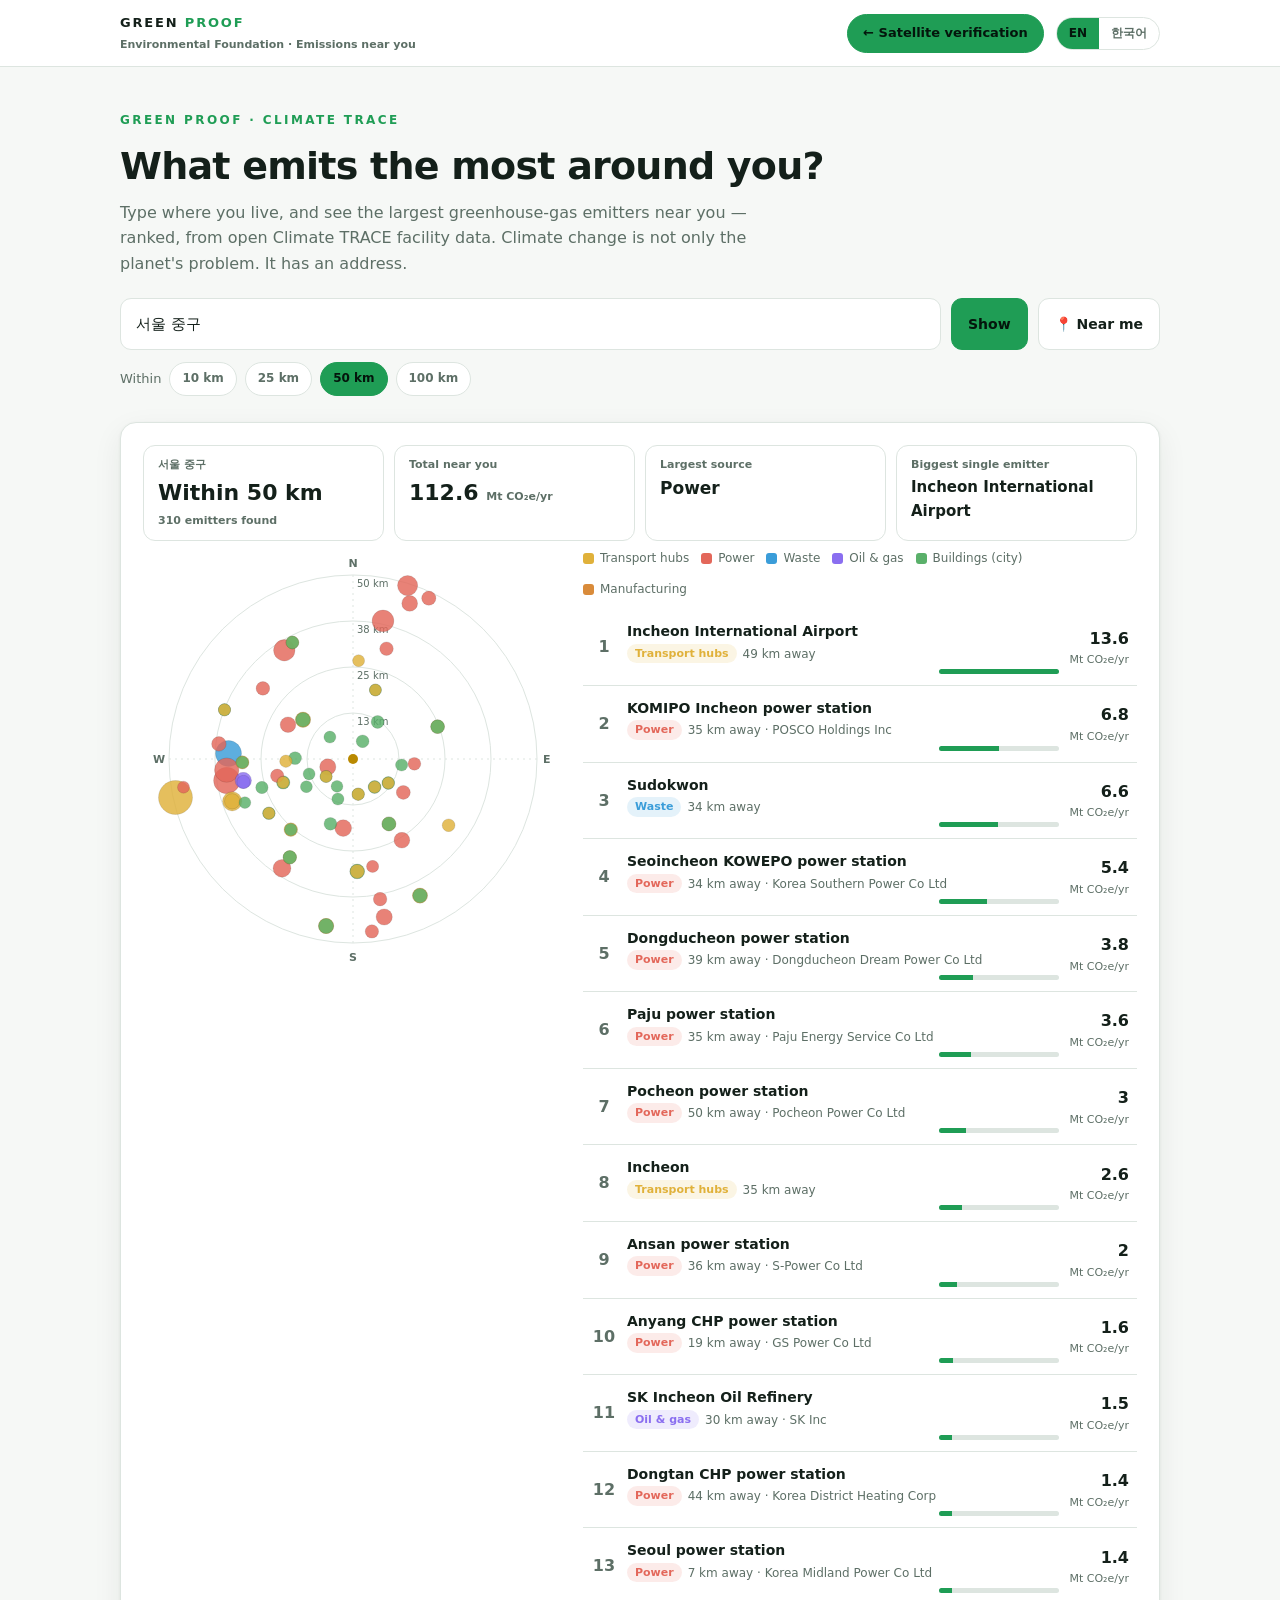
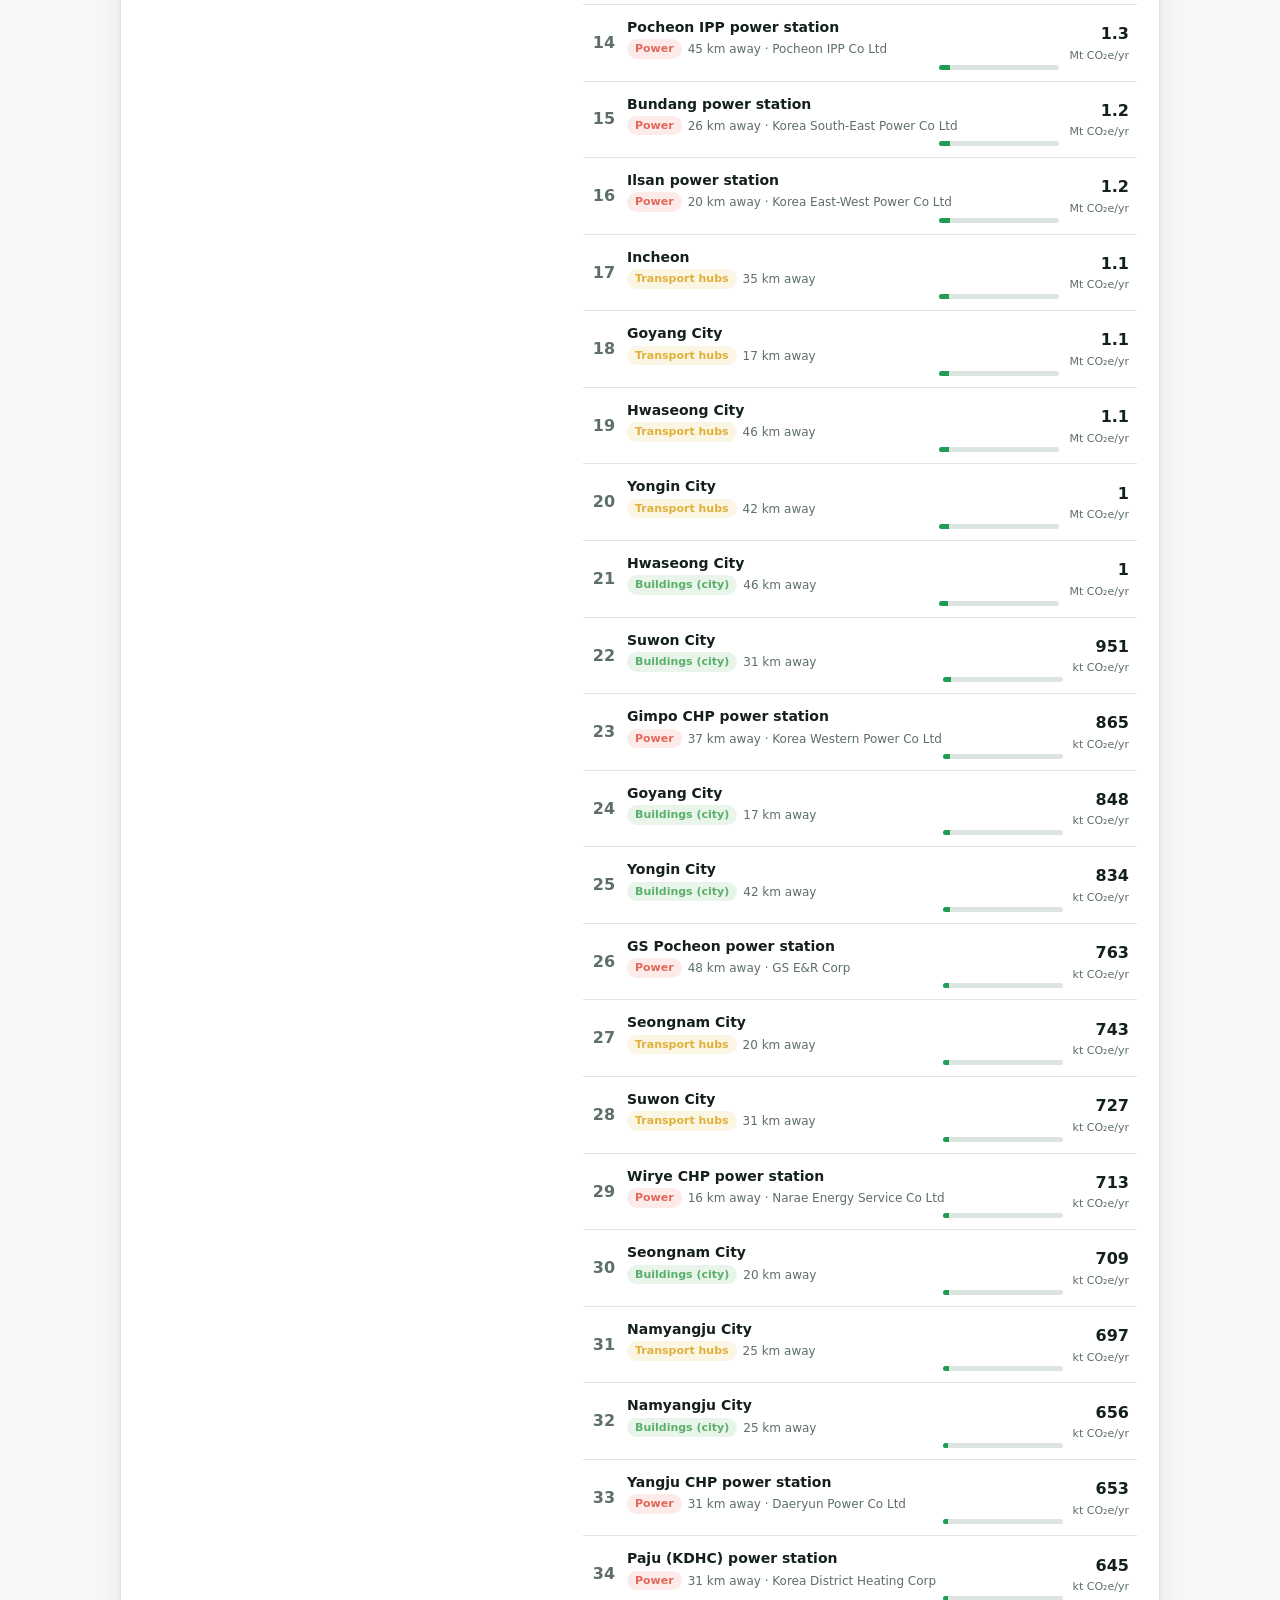
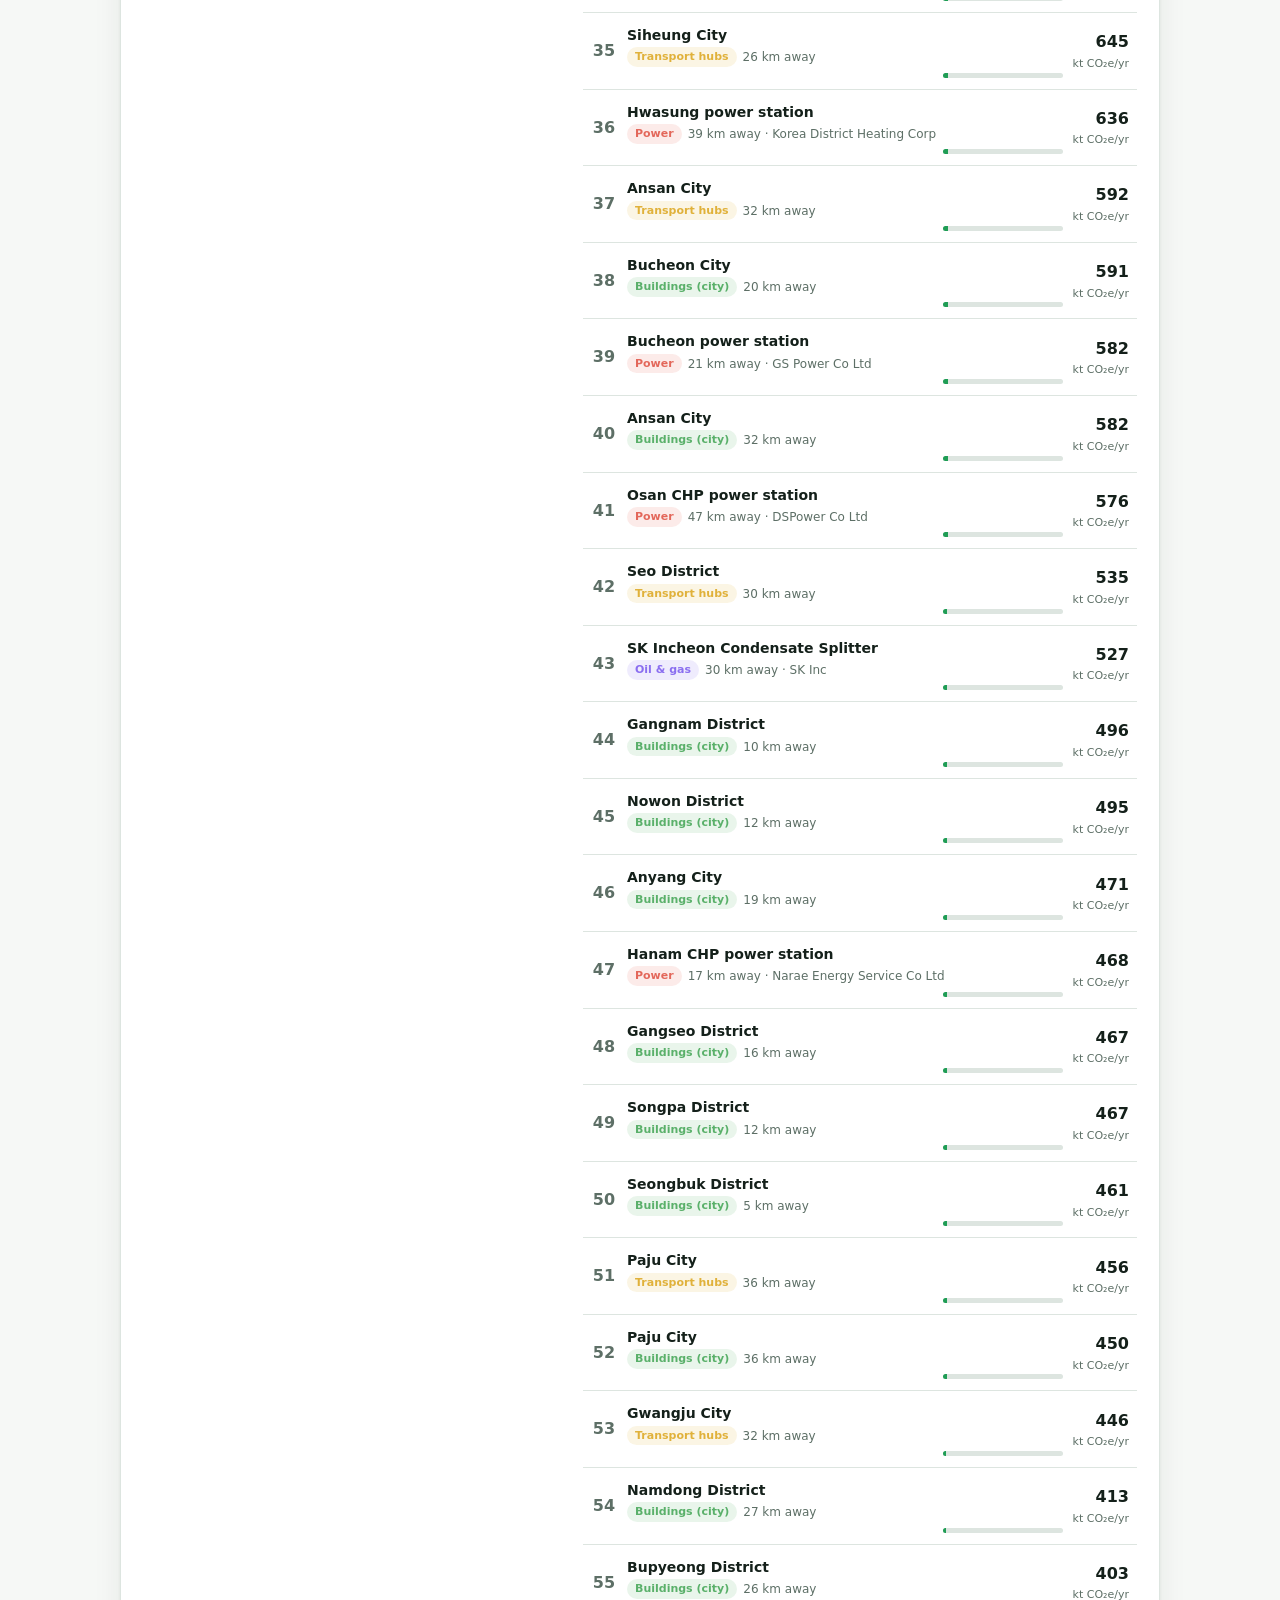
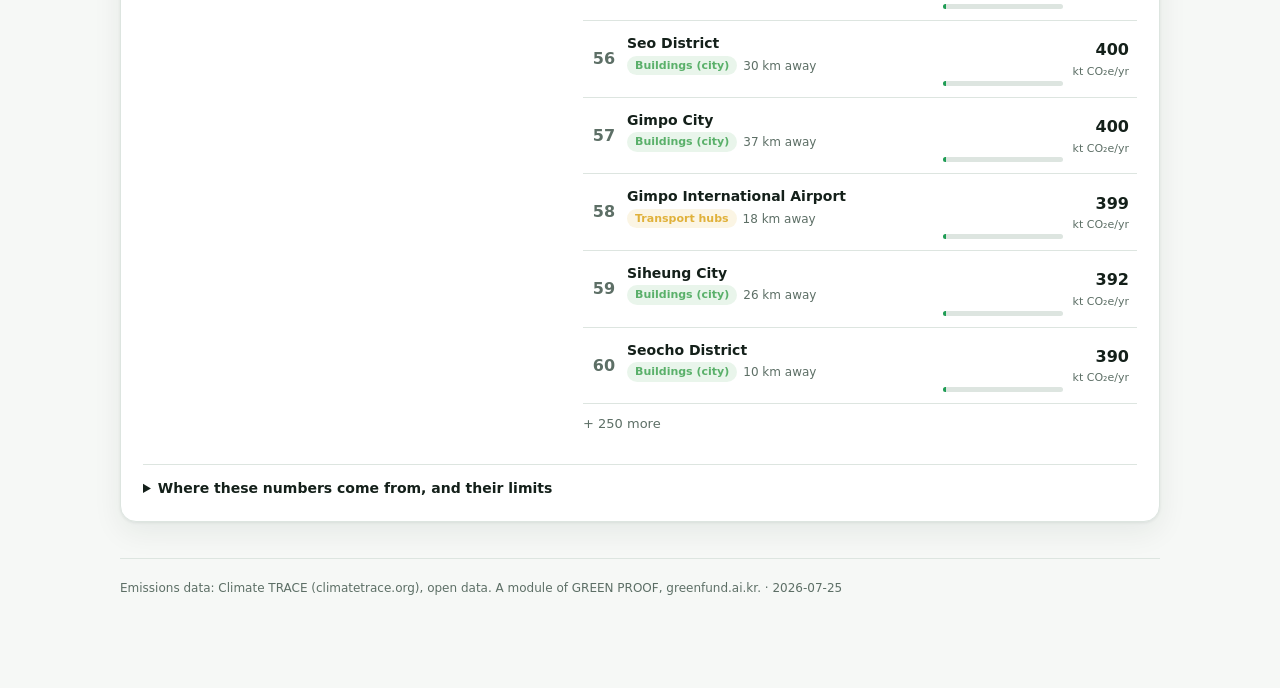
==== greenproof/web/emissions/index.html @ e5a13b97 "Per-page social card for the emissions map web/emissions/og.png is drawn from the dataset itself: al" ====
<!doctype html>
<html lang="en">
<head>
<meta charset="utf-8">
<meta name="viewport" content="width=device-width, initial-scale=1, viewport-fit=cover">
<title>우리 동네 배출 지도 · GREEN PROOF</title>
<meta name="description" content="시·군·구 이름을 입력하면 내 주변에서 온실가스를 가장 많이 배출하는 시설이 순위로 나옵니다. 전국 1,204개 시설, 공개 Climate TRACE 데이터. 환경재단 GREEN PROOF.">
<link rel="canonical" href="https://greenfund.ai.kr/emissions/">
<meta name="theme-color" content="#0d1411">
<meta property="og:type" content="website">
<meta property="og:site_name" content="GREEN PROOF · 환경재단">
<meta property="og:locale" content="ko_KR">
<meta property="og:locale:alternate" content="en_US">
<meta property="og:url" content="https://greenfund.ai.kr/emissions/">
<meta property="og:title" content="우리 동네에서 온실가스를 가장 많이 내뿜는 곳은?">
<meta property="og:description" content="사는 동네 이름만 넣으면 내 주변 배출 시설이 순위로 나옵니다. 전국 1,204개 시설, 점 하나하나가 실제 위치입니다. 기후 문제에는 주소가 있습니다.">
<meta property="og:image" content="https://greenfund.ai.kr/emissions/og.png?v=1">
<meta property="og:image:width" content="1200">
<meta property="og:image:height" content="630">
<meta property="og:image:alt" content="전국 배출 시설 1,204곳을 실제 좌표에 찍은 지도와 국내 최대 배출원 5곳 순위.">
<meta name="twitter:card" content="summary_large_image">
<meta name="twitter:title" content="우리 동네에서 온실가스를 가장 많이 내뿜는 곳은?">
<meta name="twitter:description" content="동네 이름만 넣으면 내 주변 배출 시설이 순위로 나옵니다. 기후 문제에는 주소가 있습니다.">
<meta name="twitter:image" content="https://greenfund.ai.kr/emissions/og.png?v=1">
<link rel="icon" href="data:image/svg+xml,%3Csvg xmlns='http://www.w3.org/2000/svg' viewBox='0 0 32 32'%3E%3Crect width='32' height='32' rx='7' fill='%2314663a'/%3E%3Cpath d='M9 21c0-6 4-10 10-11-1 7-4 11-10 11z' fill='%233ddc84'/%3E%3Cpath d='M9 23c2-3 5-5 9-6' stroke='%23e9b341' stroke-width='2' fill='none' stroke-linecap='round'/%3E%3C/svg%3E">
<style>
:root{
  --bg:#f6f8f6; --card:#fff; --ink:#14201a; --muted:#5d6f66; --line:#dde5e0;
  --green:#1f9d55; --green-dk:#14663a; --gold:#b98900; --warn:#c2410c;
  --shadow:0 1px 3px rgba(20,40,30,.07),0 10px 30px rgba(20,40,30,.07);
}
@media (prefers-color-scheme:dark){
  :root{--bg:#0d1411; --card:#141d19; --ink:#e8f0ea; --muted:#93a89c; --line:#243029;
        --green:#3ddc84; --green-dk:#7ee2ad; --gold:#e3b341; --warn:#fb923c; --shadow:0 1px 3px rgba(0,0,0,.4)}
}
*{box-sizing:border-box}
body{margin:0;background:var(--bg);color:var(--ink);
  font-family:-apple-system,BlinkMacSystemFont,"Segoe UI","Malgun Gothic","Apple SD Gothic Neo",system-ui,sans-serif;
  line-height:1.6;-webkit-font-smoothing:antialiased}
.wrap{max-width:1080px;margin:0 auto;padding:0 20px 90px}
a{color:inherit}
header.top{border-bottom:1px solid var(--line);background:var(--card);position:sticky;top:0;z-index:20}
.top .row{max-width:1080px;margin:0 auto;display:flex;align-items:center;gap:12px;padding:13px 20px;flex-wrap:wrap}
.brand{font-weight:800;letter-spacing:.14em;font-size:13px}
.brand em{font-style:normal;color:var(--green)}
.brand small{display:block;letter-spacing:0;font-weight:600;font-size:11px;color:var(--muted);margin-top:2px}
.top .sp{margin-left:auto}
.homelink{font-size:13px;font-weight:800;color:#04150c;background:var(--green);text-decoration:none;border:1px solid var(--green);border-radius:999px;padding:8px 15px;white-space:nowrap}
.homelink:hover{filter:brightness(1.08)}
.lang2{display:flex;border:1px solid var(--line);border-radius:999px;overflow:hidden}
.lang2 button{background:transparent;border:0;color:var(--muted);font:inherit;font-weight:700;font-size:12px;padding:6px 12px;cursor:pointer}
.lang2 button[aria-pressed=true]{background:var(--green);color:#04150c}

.intro{padding:44px 0 6px}
.eyebrow{font-size:12px;letter-spacing:.2em;color:var(--green);font-weight:800}
h1{font-size:clamp(24px,4vw,38px);line-height:1.24;margin:12px 0 10px;letter-spacing:-.02em}
.lede{color:var(--muted);font-size:16px;margin:0;max-width:64ch}

.finder{display:flex;gap:10px;flex-wrap:wrap;margin:22px 0 6px;position:relative}
.qwrap{flex:1;min-width:220px;position:relative}
.qwrap input[type=text]{width:100%;padding:13px 15px;border-radius:11px;border:1px solid var(--line);background:var(--card);color:var(--ink);font:inherit;font-size:15px}
.sug{position:absolute;top:calc(100% + 6px);left:0;right:0;z-index:30;background:var(--card);border:1px solid var(--line);border-radius:12px;box-shadow:var(--shadow);overflow:hidden;display:none}
.sug.open{display:block}
.sug button{display:flex;justify-content:space-between;align-items:center;width:100%;text-align:left;background:none;border:0;border-bottom:1px solid var(--line);padding:11px 14px;font:inherit;font-size:14px;color:var(--ink);cursor:pointer}
.sug button:last-child{border-bottom:0}
.sug button:hover,.sug button.sel{background:color-mix(in srgb,var(--green) 10%,transparent)}
.sug .sido{font-size:12px;color:var(--muted)}
.sug .none{padding:12px 14px;font-size:13px;color:var(--muted)}
.finder button{font:inherit;font-weight:700;font-size:14px;border-radius:11px;border:1px solid var(--line);background:var(--card);color:var(--ink);padding:12px 16px;cursor:pointer}
.finder button.primary{background:var(--green);border-color:var(--green);color:#04150c}
.radiusrow{display:flex;align-items:center;gap:8px;flex-wrap:wrap;margin:12px 0 0;font-size:13px;color:var(--muted)}
.radiusrow button{font:inherit;font-size:12px;font-weight:700;border:1px solid var(--line);background:var(--card);color:var(--muted);border-radius:999px;padding:6px 12px;cursor:pointer}
.radiusrow button[aria-pressed=true]{background:var(--green);border-color:var(--green);color:#04150c}
@media(pointer:coarse){ .finder button,.finder input,.radiusrow button{min-height:44px} }

.card{background:var(--card);border:1px solid var(--line);border-radius:16px;box-shadow:var(--shadow);padding:22px;margin:20px 0}
.card h2{font-size:17px;margin:0 0 4px}
.card .sub{color:var(--muted);font-size:13px;margin:0 0 14px}
.grid2{display:grid;gap:20px}
@media(min-width:900px){ .grid2{grid-template-columns:minmax(0,420px) minmax(0,1fr)} }

/* radar */
.radar{width:100%;max-width:420px;margin:0 auto;display:block;aspect-ratio:1}
.ring{fill:none;stroke:var(--line)}
.ringlbl{fill:var(--muted);font-size:10px}
.spoke{stroke:var(--line);stroke-dasharray:2 4}
.me{fill:var(--gold)}
.dot{cursor:pointer;stroke:rgba(0,0,0,.25);stroke-width:.5}
.dot.hi{stroke:var(--ink);stroke-width:2}
.compass{fill:var(--muted);font-size:11px;font-weight:700}

/* list */
.kpis{display:flex;gap:10px;flex-wrap:wrap;margin:0 0 8px}
.kpi{border:1px solid var(--line);border-radius:12px;padding:10px 14px;flex:1;min-width:120px}
.kpi .k{font-size:11px;color:var(--muted);font-weight:700}
.kpi .v{font-size:22px;font-weight:800;font-variant-numeric:tabular-nums;margin-top:2px}
.flist{list-style:none;margin:0;padding:0}
.frow{display:grid;grid-template-columns:26px 1fr auto;gap:10px;align-items:center;padding:11px 8px;border-bottom:1px solid var(--line);cursor:pointer}
.frow:hover,.frow.hi{background:color-mix(in srgb,var(--green) 8%,transparent)}
.frank{font-weight:800;color:var(--muted);font-variant-numeric:tabular-nums;text-align:center}
.fname{font-weight:700;font-size:14px}
.fmeta{font-size:12px;color:var(--muted);margin-top:1px}
.chip{display:inline-block;font-size:11px;font-weight:700;padding:1px 8px;border-radius:999px;margin-right:6px;vertical-align:1px}
.fright{text-align:right}
.fe{font-weight:800;font-variant-numeric:tabular-nums}
.feu{font-size:11px;color:var(--muted)}
.bar{height:5px;border-radius:3px;background:var(--line);margin-top:5px;overflow:hidden;width:120px;margin-left:auto}
.bar i{display:block;height:100%;background:var(--green)}
.legend{display:flex;gap:12px;flex-wrap:wrap;margin:0 0 10px;font-size:12px}
.legend span{display:inline-flex;align-items:center;gap:6px;color:var(--muted)}
.legend i{width:11px;height:11px;border-radius:3px;display:inline-block}
.empty{color:var(--muted);padding:24px 0;text-align:center}
details{border-top:1px solid var(--line);padding-top:12px;margin-top:16px}
details summary{cursor:pointer;font-weight:700;font-size:14px}
details ul{color:var(--muted);font-size:13px;padding-left:18px}
.note{font-size:13px;color:var(--muted)}
footer{border-top:1px solid var(--line);margin-top:36px;padding-top:20px;font-size:12px;color:var(--muted)}
</style>
</head>
<body>
<header class="top"><div class="row">
  <div class="brand">GREEN <em>PROOF</em><small id="brandsub"></small></div>
  <span class="sp"></span>
  <a class="homelink" href="/" id="homelink"></a>
  <div class="lang2" id="lang2"><button data-l="en">EN</button><button data-l="ko">한국어</button></div>
</div></header>

<div class="wrap">
  <section class="intro">
    <div class="eyebrow">GREEN PROOF · CLIMATE TRACE</div>
    <h1 id="h1"></h1>
    <p class="lede" id="lede"></p>
    <div class="finder">
      <div class="qwrap">
        <input type="text" id="q" autocomplete="off" role="combobox" aria-expanded="false" aria-controls="sug">
        <div class="sug" id="sug" role="listbox"></div>
      </div>
      <button class="primary" id="go"></button>
      <button id="geo"></button>
    </div>
    <div class="radiusrow"><span id="radlbl"></span>
      <button data-km="10">10 km</button><button data-km="25">25 km</button>
      <button data-km="50" aria-pressed="true">50 km</button><button data-km="100">100 km</button>
    </div>
  </section>
  <div id="result"></div>
</div>

<script>
const CFG = { file: "data/emissions_kr.json" };

const T = {
  en: {
    brandsub: "Environmental Foundation · Emissions near you",
    home: "← Satellite verification",
    h1: "What emits the most around you?",
    lede: "Type where you live, and see the largest greenhouse-gas emitters near you — ranked, from open Climate TRACE facility data. Climate change is not only the planet's problem. It has an address.",
    ph: "Your district — every si/gun/gu works (e.g. Seodaemun-gu, Suwon)",
    go: "Show", geo: "📍 Near me", radius: "Within",
    within: (km) => `Within ${km} km`,
    found: (n) => `${n} emitters found`,
    total: "Total near you", topSector: "Largest source", biggest: "Biggest single emitter",
    rank: "Ranked by estimated annual emissions",
    dist: (d) => d < 1 ? "under 1 km" : `${d.toFixed(0)} km away`,
    perYear: "/yr", none: "No facilities found in this radius. Try a wider radius.",
    locating: "Locating…", geoFail: "Could not get your location. Type a region instead.",
    notFound: "Region not recognised. Pick one from the list.",
    method: "Where these numbers come from, and their limits",
    mSrc: "Source: Climate TRACE, an open coalition that estimates facility-level emissions from satellites, sensors and AI.",
    mEst: "Every figure is an estimate for a recent year, in tonnes of CO₂-equivalent (100-year). Treat them as order-of-magnitude, not audited accounts.",
    mExc: "Farms and forests are left out on purpose: they arrive as diffuse grid cells, not facilities, and would bury the map.",
    mNo: "This is information, not an accusation. A facility appearing here is not doing anything illegal; many are essential industry, and some are cutting emissions year on year.",
    compass: { N: "N", E: "E", S: "S", W: "W" },
    foot: "Emissions data: Climate TRACE (climatetrace.org), open data. A module of GREEN PROOF, greenfund.ai.kr.",
  },
  ko: {
    brandsub: "환경재단 · 우리 동네 배출 지도",
    home: "← 위성 검증소",
    h1: "우리 동네에서 온실가스를 가장 많이 내뿜는 곳은?",
    lede: "사는 곳을 입력하면, 내 주변에서 온실가스를 가장 많이 배출하는 시설을 순위로 보여드립니다. 공개된 Climate TRACE 시설 데이터 기반입니다. 기후 문제는 지구만의 일이 아닙니다. 내 동네의 일입니다.",
    ph: "시·군·구 이름 (예: 서대문구, 수원시) — 전국 어디든 됩니다",
    go: "찾기", geo: "📍 내 위치", radius: "반경",
    within: (km) => `반경 ${km} km`,
    found: (n) => `배출원 ${n}곳`,
    total: "내 주변 합계", topSector: "가장 큰 부문", biggest: "최대 단일 배출원",
    rank: "연간 추정 배출량 순",
    dist: (d) => d < 1 ? "1 km 이내" : `${d.toFixed(0)} km`,
    perYear: "/년", none: "이 반경에는 시설이 없습니다. 반경을 넓혀 보세요.",
    locating: "위치 확인 중…", geoFail: "위치를 가져오지 못했습니다. 지역명을 입력해 주세요.",
    notFound: "인식하지 못한 지역입니다. 목록에서 선택해 주세요.",
    method: "이 숫자의 출처와 한계",
    mSrc: "출처: Climate TRACE. 위성·센서·AI로 시설 단위 배출량을 추정하는 국제 공개 연합체입니다.",
    mEst: "모든 값은 최근 연도의 추정치이며 단위는 CO₂ 환산 톤(100년)입니다. 정밀 회계가 아니라 자릿수 규모로 읽어 주세요.",
    mExc: "농지·산림은 의도적으로 제외했습니다. 시설이 아니라 분산된 격자 셀로 제공돼 지도를 뒤덮기 때문입니다.",
    mNo: "이것은 정보이지 고발이 아닙니다. 여기 나온 시설이 불법을 저지르는 것이 아니며, 다수는 필수 산업이고 일부는 해마다 배출을 줄이고 있습니다.",
    compass: { N: "북", E: "동", S: "남", W: "서" },
    foot: "배출 데이터: Climate TRACE (climatetrace.org), 공개 데이터. GREEN PROOF의 한 모듈, greenfund.ai.kr.",
  },
};
// sector colour
const COL = { power:"#e3675a", mfg:"#d98b3a", fossil:"#8a6ef0", waste:"#3a9dd9", transp:"#e0b13a", bldg:"#5ab06a" };

let lang = (new URLSearchParams(location.search).get("lang") || localStorage.getItem("gp-lang") || (navigator.language||"en").slice(0,2));
if (!T[lang]) lang = "en";
const $ = (s,r=document)=>r.querySelector(s);
const tr = () => T[lang];
const nf = () => lang === "ko" ? "ko-KR" : "en-US";

// Region gazetteer: every si/gun/gu in the country, geocoded at build time
// (tools/build_gazetteer.py, OpenStreetMap Nominatim). Loaded from JSON.
let REGIONS = [];

let DATA = null, ME = null, MYNAME = "", RADIUS = 50, rows = [];

function paintStatic(){
  const t = tr();
  document.documentElement.lang = lang;
  $("#brandsub").textContent = t.brandsub;
  $("#homelink").textContent = t.home;
  $("#h1").textContent = t.h1;
  $("#lede").textContent = t.lede;
  $("#q").placeholder = t.ph;
  $("#go").textContent = t.go;
  $("#geo").textContent = t.geo;
  $("#radlbl").textContent = t.radius;
  $("#lang2").querySelectorAll("button").forEach(b=>b.setAttribute("aria-pressed", b.dataset.l===lang));
}

function haversine(a, b){
  const R=6371, dLat=(b.lat-a.lat)*Math.PI/180, dLon=(b.lon-a.lon)*Math.PI/180;
  const s=Math.sin(dLat/2)**2 + Math.cos(a.lat*Math.PI/180)*Math.cos(b.lat*Math.PI/180)*Math.sin(dLon/2)**2;
  return 2*R*Math.asin(Math.sqrt(s));
}
function fmtE(t){ // tonnes -> readable
  if (t>=1e6) return [(t/1e6).toLocaleString(nf(),{maximumFractionDigits:1}), "Mt CO₂e"];
  if (t>=1e3) return [(t/1e3).toLocaleString(nf(),{maximumFractionDigits:0}), "kt CO₂e"];
  return [t.toLocaleString(nf()), "t CO₂e"];
}

function compute(){
  if (!ME || !DATA) return;
  rows = DATA.facilities.map(f=>({...f, d: haversine(ME, f)}))
    .filter(f=>f.d <= RADIUS).sort((a,b)=>b.e-a.e);
  renderResult();
}

function renderResult(){
  const t = tr(), sec = DATA.sectors;
  if (!rows.length){ $("#result").innerHTML = `<div class="card"><p class="empty">${t.none}</p></div>`; return; }
  const total = rows.reduce((s,f)=>s+f.e,0);
  const bySector = {};
  rows.forEach(f=> bySector[f.s]=(bySector[f.s]||0)+f.e);
  const topSec = Object.entries(bySector).sort((a,b)=>b[1]-a[1])[0];
  const top = rows[0], maxE = top.e;
  const [tv,tu] = fmtE(total), [bv,bu] = fmtE(top.e);

  const usedSectors = [...new Set(rows.map(f=>f.s))];
  const legend = usedSectors.map(s=>`<span><i style="background:${COL[s]}"></i>${sec[s][lang]}</span>`).join("");

  $("#result").innerHTML = `
  <div class="card">
    <div class="kpis">
      <div class="kpi"><div class="k">${MYNAME || t.found(rows.length)}</div><div class="v">${t.within(RADIUS)}</div>
        ${MYNAME ? `<div class="k" style="margin-top:2px">${t.found(rows.length)}</div>` : ""}</div>
      <div class="kpi"><div class="k">${t.total}</div><div class="v">${tv} <span class="feu">${tu}${t.perYear}</span></div></div>
      <div class="kpi"><div class="k">${t.topSector}</div><div class="v" style="font-size:17px">${sec[topSec[0]][lang]}</div></div>
      <div class="kpi"><div class="k">${t.biggest}</div><div class="v" style="font-size:15px">${top.n}</div></div>
    </div>
    <div class="grid2">
      <div>${radar(rows, sec)}</div>
      <div>
        <div class="legend">${legend}</div>
        <ul class="flist">${rows.slice(0,60).map((f,i)=>row(f,i,maxE,sec)).join("")}</ul>
        ${rows.length>60?`<p class="note" style="margin-top:10px">+ ${rows.length-60} ${lang==="ko"?"곳 더":"more"}</p>`:""}
      </div>
    </div>
    <details><summary>${t.method}</summary>
      <ul><li>${t.mSrc}</li><li>${t.mEst}</li><li>${t.mExc}</li><li>${t.mNo}</li></ul>
    </details>
  </div>
  <footer>${t.foot} · ${DATA.generated}</footer>`;

  $("#result").querySelectorAll(".frow").forEach(el=>{
    el.addEventListener("mouseenter", ()=>hi(el.dataset.id, true));
    el.addEventListener("mouseleave", ()=>hi(el.dataset.id, false));
  });
}

function row(f,i,maxE,sec){
  const [ev,eu]=fmtE(f.e), t=tr();
  return `<li class="frow" data-id="${f.id}">
    <div class="frank">${i+1}</div>
    <div><div class="fname">${f.n}</div>
      <div class="fmeta"><span class="chip" style="background:${COL[f.s]}22;color:${COL[f.s]}">${sec[f.s][lang]}</span>${t.dist(f.d)}${f.o?" · "+f.o:""}</div>
      <div class="bar"><i style="width:${Math.max(3,100*f.e/maxE)}%"></i></div>
    </div>
    <div class="fright"><div class="fe">${ev}</div><div class="feu">${eu}${t.perYear}</div></div>
  </li>`;
}

function radar(rows, sec){
  const S=420, C=S/2, R=C-26, t=tr();
  const rings=[0.25,0.5,0.75,1];
  const maxE = rows[0].e, maxD = RADIUS;
  // equirectangular offsets (km) -> radar coords
  const kmPerLon = 111.32*Math.cos(ME.lat*Math.PI/180), kmPerLat = 110.57;
  const pts = rows.slice(0,80).map(f=>{
    const dx=(f.lon-ME.lon)*kmPerLon, dy=(f.lat-ME.lat)*kmPerLat;
    const px=C + dx/maxD*R, py=C - dy/maxD*R;
    const rr = 4 + 13*Math.sqrt(f.e/maxE);
    return {f, px, py, rr};
  });
  return `<svg class="radar" viewBox="0 0 ${S} ${S}" role="img" aria-label="emitters around you">
    ${rings.map(r=>`<circle class="ring" cx="${C}" cy="${C}" r="${R*r}"/>
      <text class="ringlbl" x="${C+4}" y="${C-R*r+12}">${Math.round(maxD*r)} km</text>`).join("")}
    <line class="spoke" x1="${C}" y1="${C-R}" x2="${C}" y2="${C+R}"/>
    <line class="spoke" x1="${C-R}" y1="${C}" x2="${C+R}" y2="${C}"/>
    <text class="compass" x="${C}" y="${C-R-8}" text-anchor="middle">${t.compass.N}</text>
    <text class="compass" x="${C+R+6}" y="${C+4}">${t.compass.E}</text>
    <text class="compass" x="${C}" y="${C+R+18}" text-anchor="middle">${t.compass.S}</text>
    <text class="compass" x="${C-R-16}" y="${C+4}">${t.compass.W}</text>
    ${pts.map(p=>`<circle class="dot" data-id="${p.f.id}" cx="${p.px.toFixed(1)}" cy="${p.py.toFixed(1)}" r="${p.rr.toFixed(1)}" fill="${COL[p.f.s]}" opacity="0.82"><title>${p.f.n} · ${fmtE(p.f.e).join(" ")}</title></circle>`).join("")}
    <circle class="me" cx="${C}" cy="${C}" r="5"/>
  </svg>`;
}

function hi(id, on){
  document.querySelectorAll(`.dot[data-id="${id}"]`).forEach(d=>d.classList.toggle("hi",on));
  document.querySelectorAll(`.frow[data-id="${id}"]`).forEach(d=>d.classList.toggle("hi",on));
}

function setMe(lat, lon, name){ ME = {lat, lon}; MYNAME = name || ""; compute(); }

/* ---- suggestion picker: the user always confirms a concrete district ---- */
const sug = $("#sug");
let sugItems = [], sugSel = -1;

function norm(s){ return s.toLowerCase().replace(/\s+/g,""); }
function matches(v){
  const q = norm(v);
  if (!q) return [];
  const scored = [];
  for (const r of REGIONS){
    const ko = norm(r.ko), gun = norm(r.gun||""), en = norm(r.en||""), sido = norm(r.sido);
    let score = -1;
    if (ko === q || gun === q || en === q) score = 0;               // exact
    else if (gun.startsWith(q) || ko.startsWith(q)) score = 1;      // prefix
    else if (ko.includes(q) || gun.includes(q) || en.includes(q) || (sido+gun).includes(q)) score = 2;
    if (score >= 0) scored.push([score, r]);
  }
  scored.sort((a,b)=>a[0]-b[0] || a[1].ko.localeCompare(b[1].ko, "ko"));
  return scored.slice(0,8).map(x=>x[1]);
}
function openSug(list){
  sugItems = list; sugSel = -1;
  if (!list.length){ sug.innerHTML = `<div class="none">${tr().notFound}</div>`; }
  else sug.innerHTML = list.map((r,i)=>
    `<button role="option" data-i="${i}"><span>${r.ko}</span><span class="sido">${lang==="ko"? r.sido : (r.en || r.sido)}</span></button>`).join("");
  sug.classList.add("open"); $("#q").setAttribute("aria-expanded","true");
}
function closeSug(){ sug.classList.remove("open"); $("#q").setAttribute("aria-expanded","false"); sugSel=-1; }
function pick(r){
  $("#q").value = r.ko; closeSug();
  setMe(r.lat, r.lon, r.ko);
}
sug.addEventListener("mousedown", e=>{           // mousedown: fires before input blur
  const b = e.target.closest("button[data-i]"); if(!b) return;
  e.preventDefault(); pick(sugItems[+b.dataset.i]);
});
$("#q").addEventListener("input", ()=>{ const v=$("#q").value.trim(); v? openSug(matches(v)) : closeSug(); });
$("#q").addEventListener("focus", ()=>{ const v=$("#q").value.trim(); if(v) openSug(matches(v)); });
$("#q").addEventListener("blur", ()=>setTimeout(closeSug,150));
$("#q").addEventListener("keydown", e=>{
  if (e.key==="ArrowDown"||e.key==="ArrowUp"){
    if(!sug.classList.contains("open")) openSug(matches($("#q").value.trim()));
    if(!sugItems.length) return;
    e.preventDefault();
    sugSel = (sugSel + (e.key==="ArrowDown"?1:-1) + sugItems.length) % sugItems.length;
    sug.querySelectorAll("button").forEach((b,i)=>b.classList.toggle("sel", i===sugSel));
  } else if (e.key==="Enter"){
    e.preventDefault(); search();
  } else if (e.key==="Escape"){ closeSug(); }
});
function search(){
  const v = $("#q").value.trim();
  if (!v) return;
  if (sugSel >= 0 && sugItems[sugSel]){ pick(sugItems[sugSel]); return; }
  const list = matches(v);
  if (list.length === 1){ pick(list[0]); return; }
  openSug(list);                                  // several or none: make the user choose
}

$("#go").onclick = search;
$("#geo").onclick = ()=>{
  if (!navigator.geolocation){ alert(tr().geoFail); return; }
  $("#geo").textContent = tr().locating;
  navigator.geolocation.getCurrentPosition(
    p=>{ $("#geo").textContent = tr().geo; setMe(p.coords.latitude, p.coords.longitude); },
    ()=>{ $("#geo").textContent = tr().geo; alert(tr().geoFail); },
    { timeout:8000 });
};
document.querySelectorAll(".radiusrow button").forEach(b=>b.onclick=()=>{
  RADIUS = +b.dataset.km;
  document.querySelectorAll(".radiusrow button").forEach(x=>x.setAttribute("aria-pressed", x===b));
  compute();
});
$("#lang2").addEventListener("click", e=>{
  const b = e.target.closest("button"); if(!b) return;
  lang = b.dataset.l; localStorage.setItem("gp-lang", lang);
  history.replaceState({},"","?lang="+lang);
  paintStatic(); if (ME) renderResult();
});

(async function boot(){
  paintStatic();
  const [em, rg] = await Promise.all([
    fetch(CFG.file,{cache:"no-store"}).then(r=>r.json()),
    fetch("data/regions_kr.json",{cache:"no-store"}).then(r=>r.json()).catch(()=>({regions:[]})),
  ]);
  DATA = em; REGIONS = rg.regions || [];
  // default view: central Seoul, so the page is never empty on first load
  const seoul = REGIONS.find(r=>r.ko==="서울 중구");
  if (seoul) { $("#q").value = seoul.ko; setMe(seoul.lat, seoul.lon, seoul.ko); }
  else setMe(37.566, 126.978, "Seoul");
})();
</script>
</body>
</html>
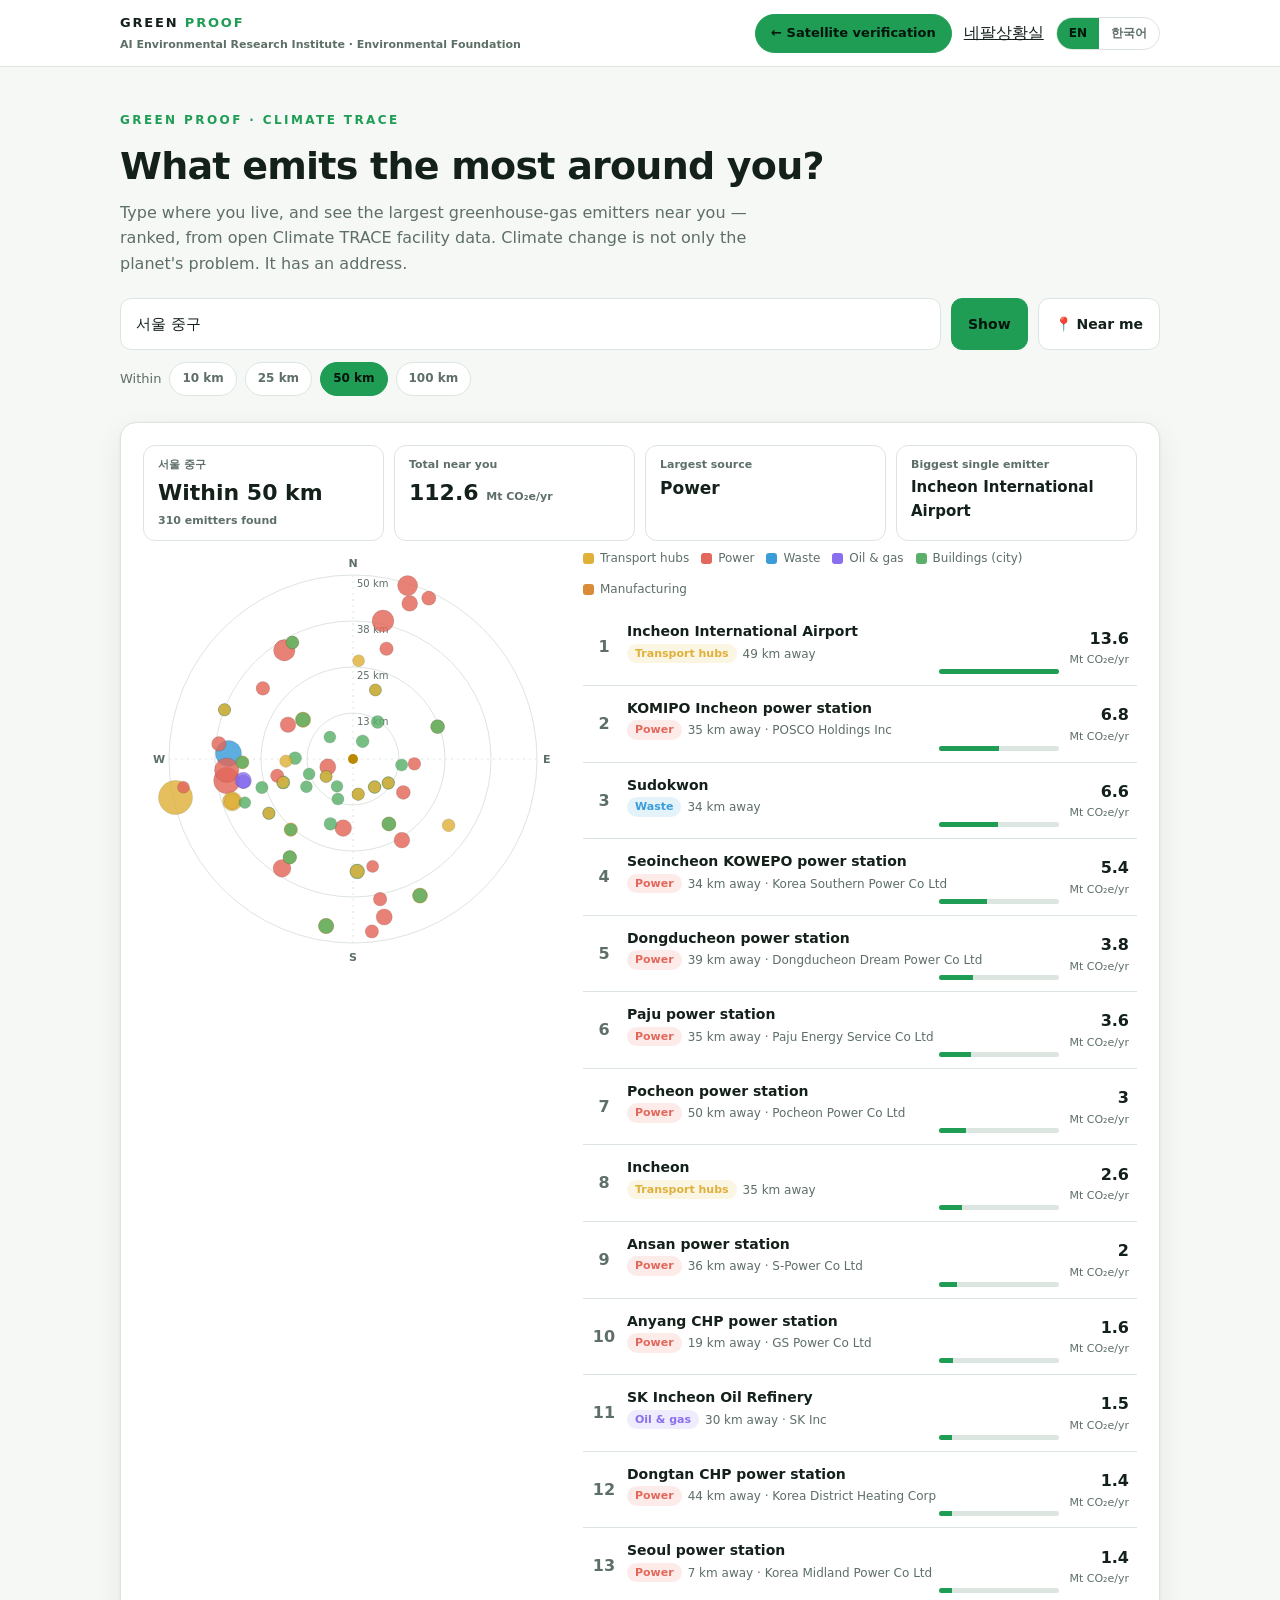
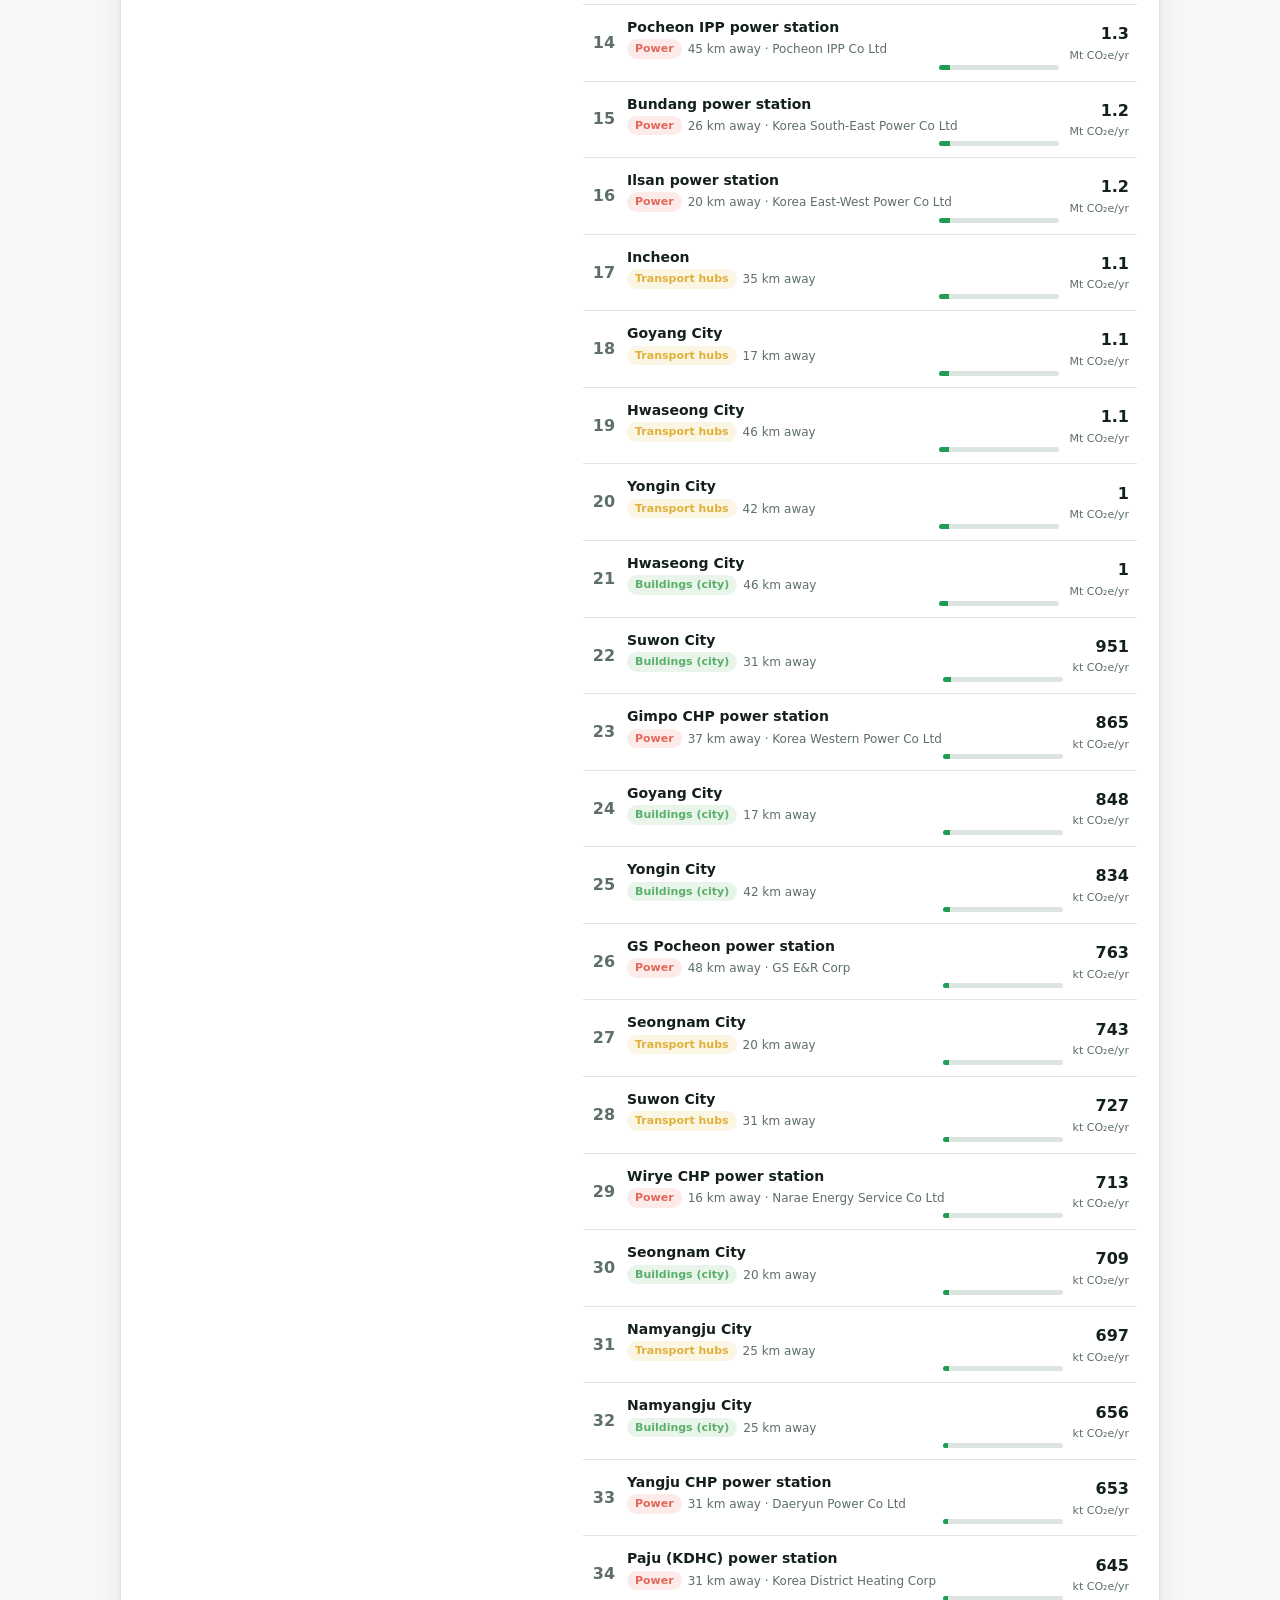
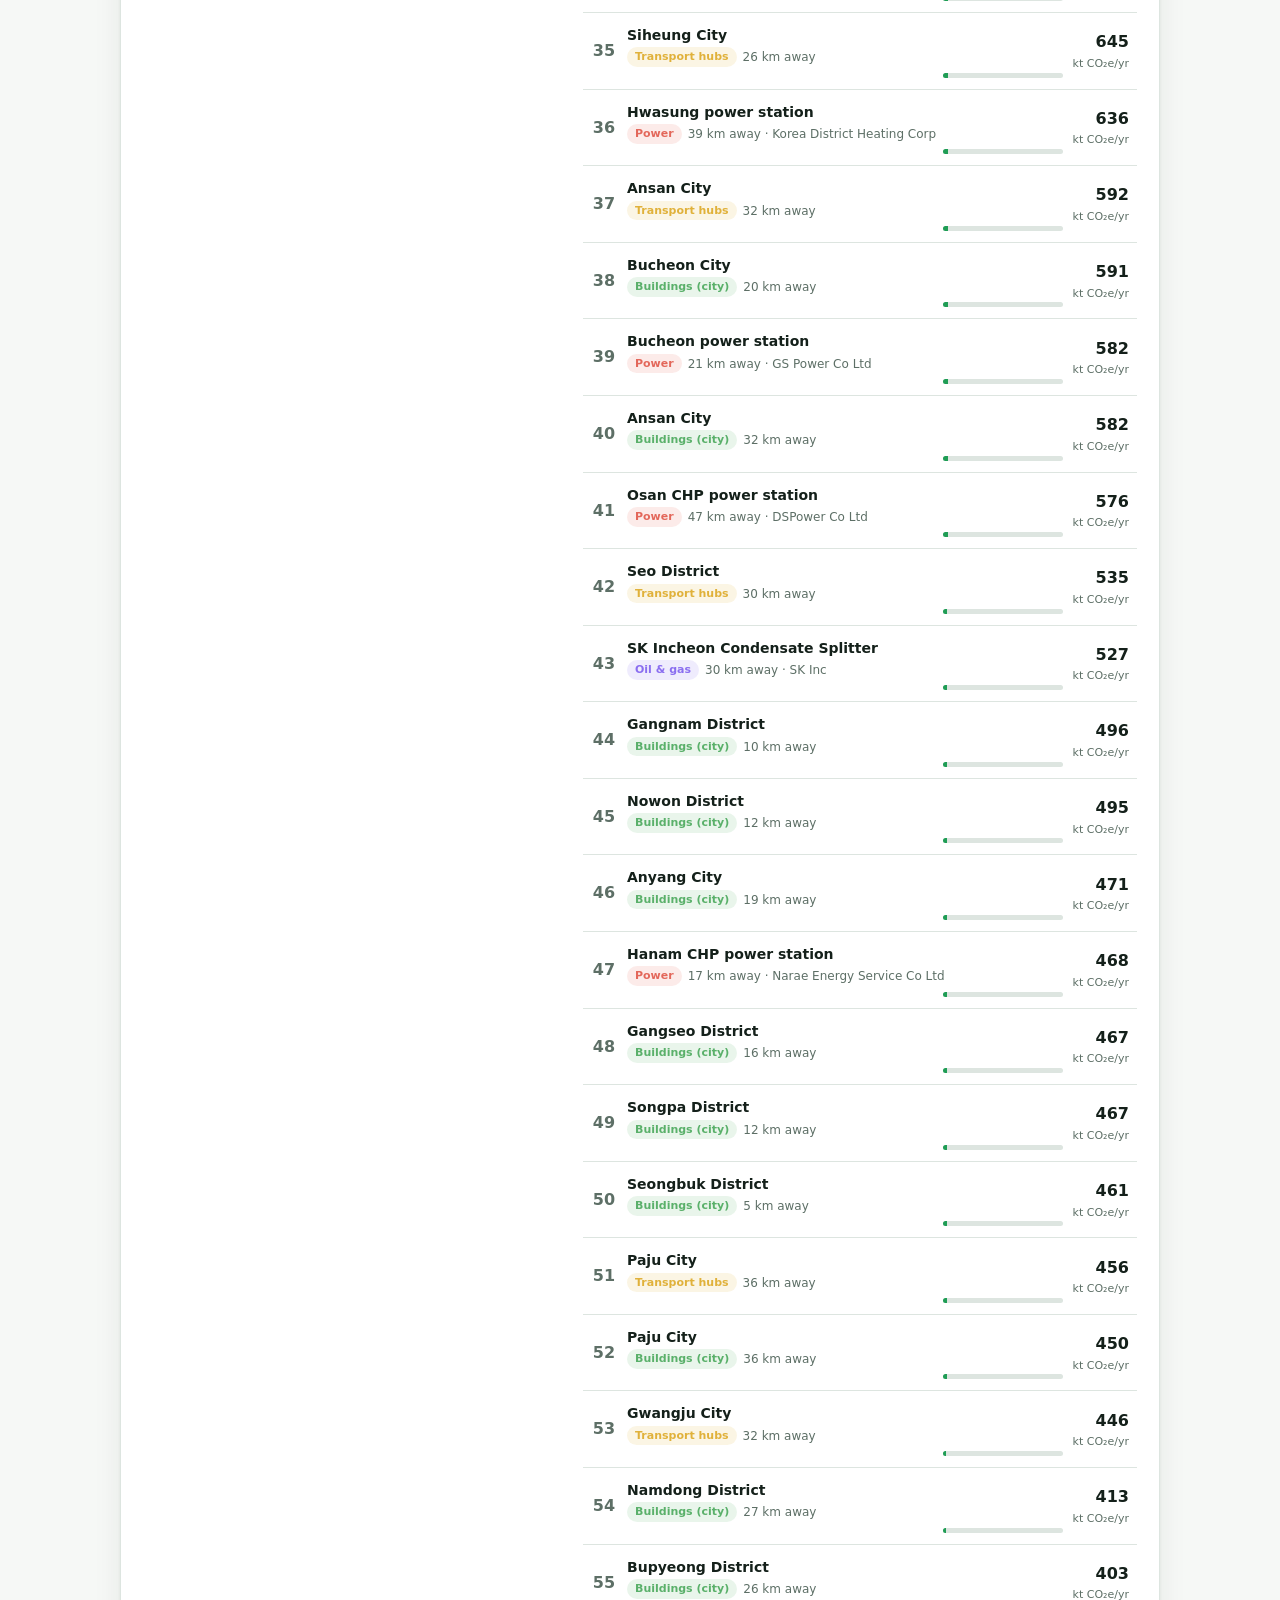
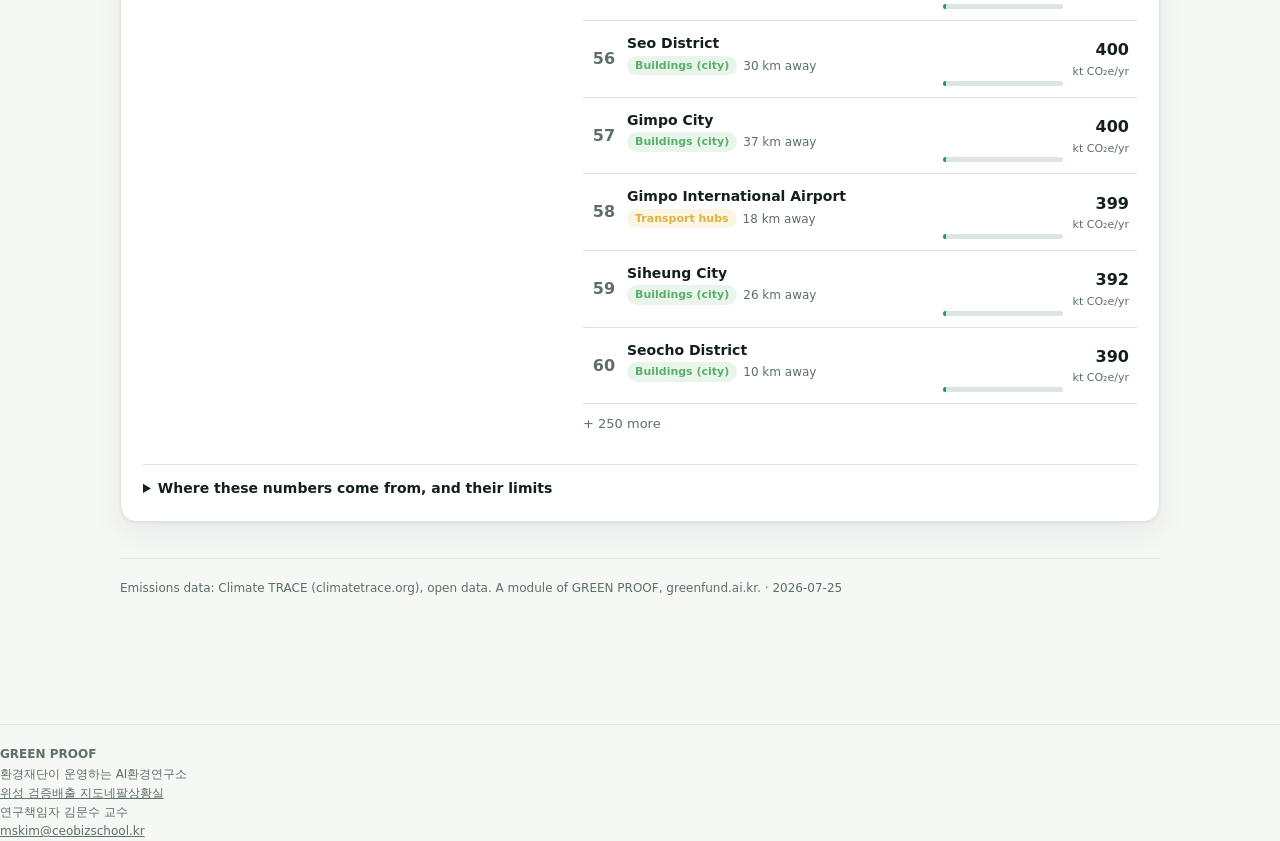
==== commit 40811641: "Add Nepal aid priority model and GREEN PROOF institute branding" ====
--- a/greenproof/web/emissions/index.html
+++ b/greenproof/web/emissions/index.html
@@ -1,14 +1,14 @@
 <!doctype html>
-<html lang="en">
+<html lang="ko">
 <head>
 <meta charset="utf-8">
 <meta name="viewport" content="width=device-width, initial-scale=1, viewport-fit=cover">
-<title>우리 동네 배출 지도 · GREEN PROOF</title>
-<meta name="description" content="시·군·구 이름을 입력하면 내 주변에서 온실가스를 가장 많이 배출하는 시설이 순위로 나옵니다. 전국 1,204개 시설, 공개 Climate TRACE 데이터. 환경재단 GREEN PROOF.">
+<title>우리 동네 배출 지도 · GREEN PROOF AI환경연구소</title>
+<meta name="description" content="시·군·구 이름을 입력하면 내 주변에서 온실가스를 가장 많이 배출하는 시설이 순위로 나옵니다. 전국 1,204개 시설, 공개 Climate TRACE 데이터. 환경재단이 운영하는 AI환경연구소 GREEN PROOF.">
 <link rel="canonical" href="https://greenfund.ai.kr/emissions/">
 <meta name="theme-color" content="#0d1411">
 <meta property="og:type" content="website">
-<meta property="og:site_name" content="GREEN PROOF · 환경재단">
+<meta property="og:site_name" content="GREEN PROOF · 환경재단이 운영하는 AI환경연구소">
 <meta property="og:locale" content="ko_KR">
 <meta property="og:locale:alternate" content="en_US">
 <meta property="og:url" content="https://greenfund.ai.kr/emissions/">
@@ -41,7 +41,8 @@
 a{color:inherit}
 header.top{border-bottom:1px solid var(--line);background:var(--card);position:sticky;top:0;z-index:20}
 .top .row{max-width:1080px;margin:0 auto;display:flex;align-items:center;gap:12px;padding:13px 20px;flex-wrap:wrap}
-.brand{font-weight:800;letter-spacing:.14em;font-size:13px}
+.brand{font-weight:800;letter-spacing:.14em;font-size:13px;color:var(--ink);text-decoration:none;display:inline-block}
+.brand:hover{opacity:.75}
 .brand em{font-style:normal;color:var(--green)}
 .brand small{display:block;letter-spacing:0;font-weight:600;font-size:11px;color:var(--muted);margin-top:2px}
 .top .sp{margin-left:auto}
@@ -116,12 +117,14 @@
 .note{font-size:13px;color:var(--muted)}
 footer{border-top:1px solid var(--line);margin-top:36px;padding-top:20px;font-size:12px;color:var(--muted)}
 </style>
+<link rel="stylesheet" href="/lab.css?v=1">
 </head>
 <body>
 <header class="top"><div class="row">
-  <div class="brand">GREEN <em>PROOF</em><small id="brandsub"></small></div>
+  <a class="brand" id="brandhome" href="/">GREEN <em>PROOF</em><small id="brandsub">환경재단이 운영하는 AI환경연구소</small></a>
   <span class="sp"></span>
   <a class="homelink" href="/" id="homelink"></a>
+  <a class="lab-nav" href="/nepal/">네팔상황실</a>
   <div class="lang2" id="lang2"><button data-l="en">EN</button><button data-l="ko">한국어</button></div>
 </div></header>
 
@@ -146,12 +149,13 @@
   <div id="result"></div>
 </div>
 
+<footer class="lab-footer"><div><strong>GREEN PROOF</strong><br>환경재단이 운영하는 AI환경연구소</div><nav aria-label="연구 메뉴"><a href="/#app">위성 검증</a><a href="/emissions/">배출 지도</a><a href="/nepal/">네팔상황실</a></nav><div>연구책임자 김문수 교수<br><a href="mailto:mskim@ceobizschool.kr">mskim@ceobizschool.kr</a></div></footer>
 <script>
 const CFG = { file: "data/emissions_kr.json" };
 
 const T = {
   en: {
-    brandsub: "Environmental Foundation · Emissions near you",
+    brandsub: "AI Environmental Research Institute · Environmental Foundation",
     home: "← Satellite verification",
     h1: "What emits the most around you?",
     lede: "Type where you live, and see the largest greenhouse-gas emitters near you — ranked, from open Climate TRACE facility data. Climate change is not only the planet's problem. It has an address.",
@@ -174,7 +178,7 @@
     foot: "Emissions data: Climate TRACE (climatetrace.org), open data. A module of GREEN PROOF, greenfund.ai.kr.",
   },
   ko: {
-    brandsub: "환경재단 · 우리 동네 배출 지도",
+    brandsub: "환경재단이 운영하는 AI환경연구소",
     home: "← 위성 검증소",
     h1: "우리 동네에서 온실가스를 가장 많이 내뿜는 곳은?",
     lede: "사는 곳을 입력하면, 내 주변에서 온실가스를 가장 많이 배출하는 시설을 순위로 보여드립니다. 공개된 Climate TRACE 시설 데이터 기반입니다. 기후 문제는 지구만의 일이 아닙니다. 내 동네의 일입니다.",
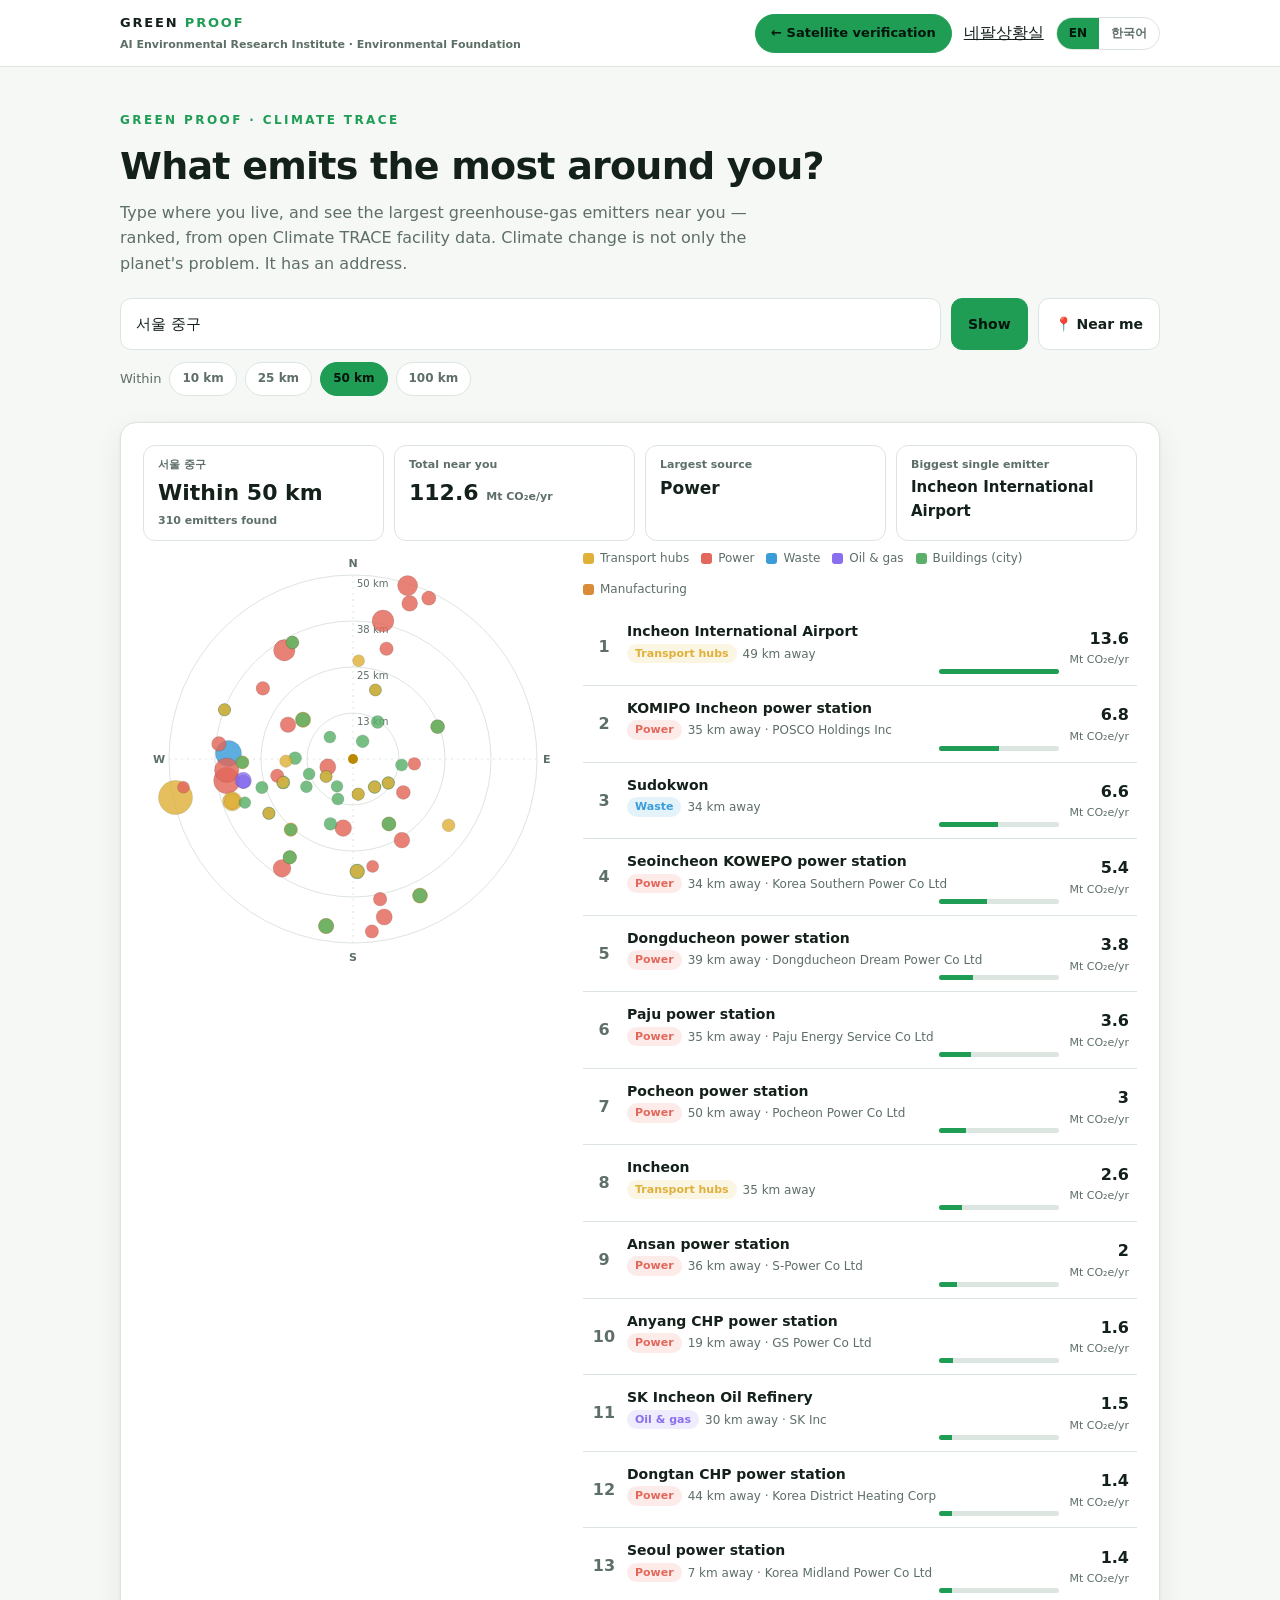
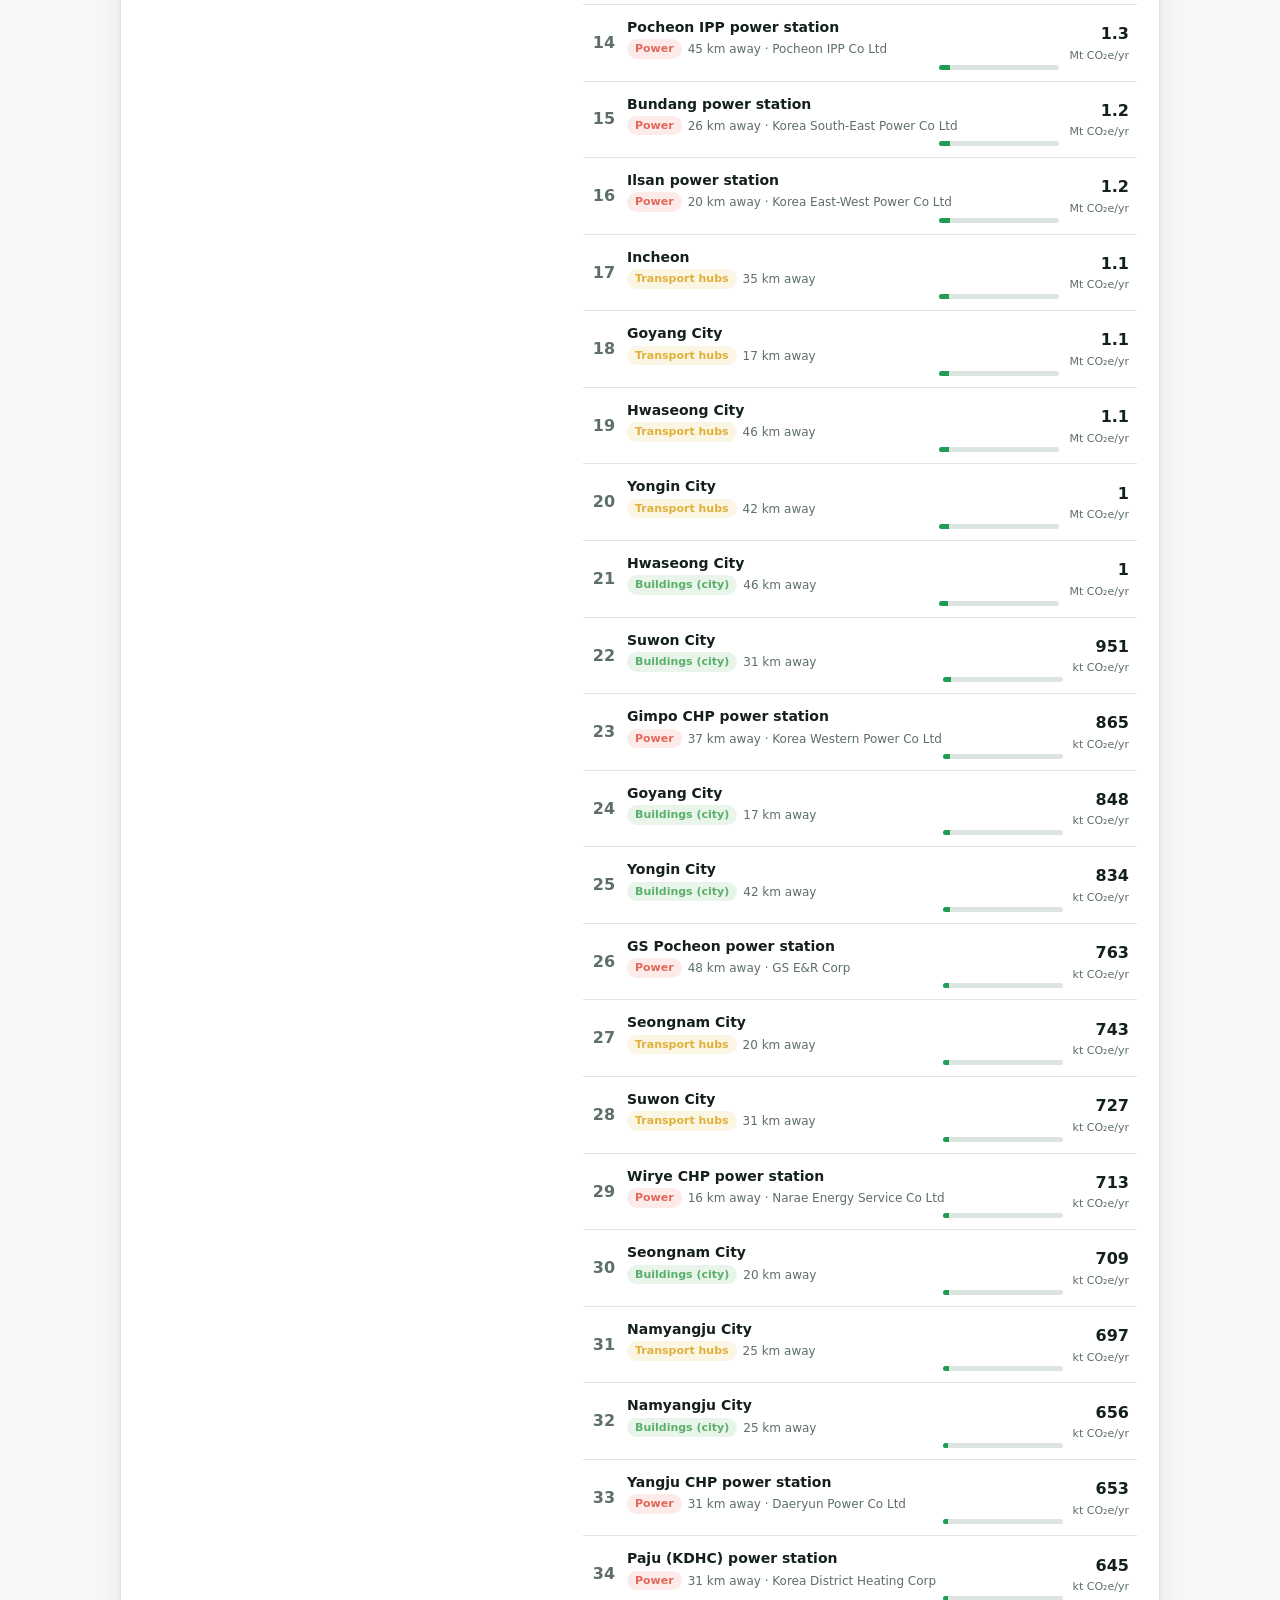
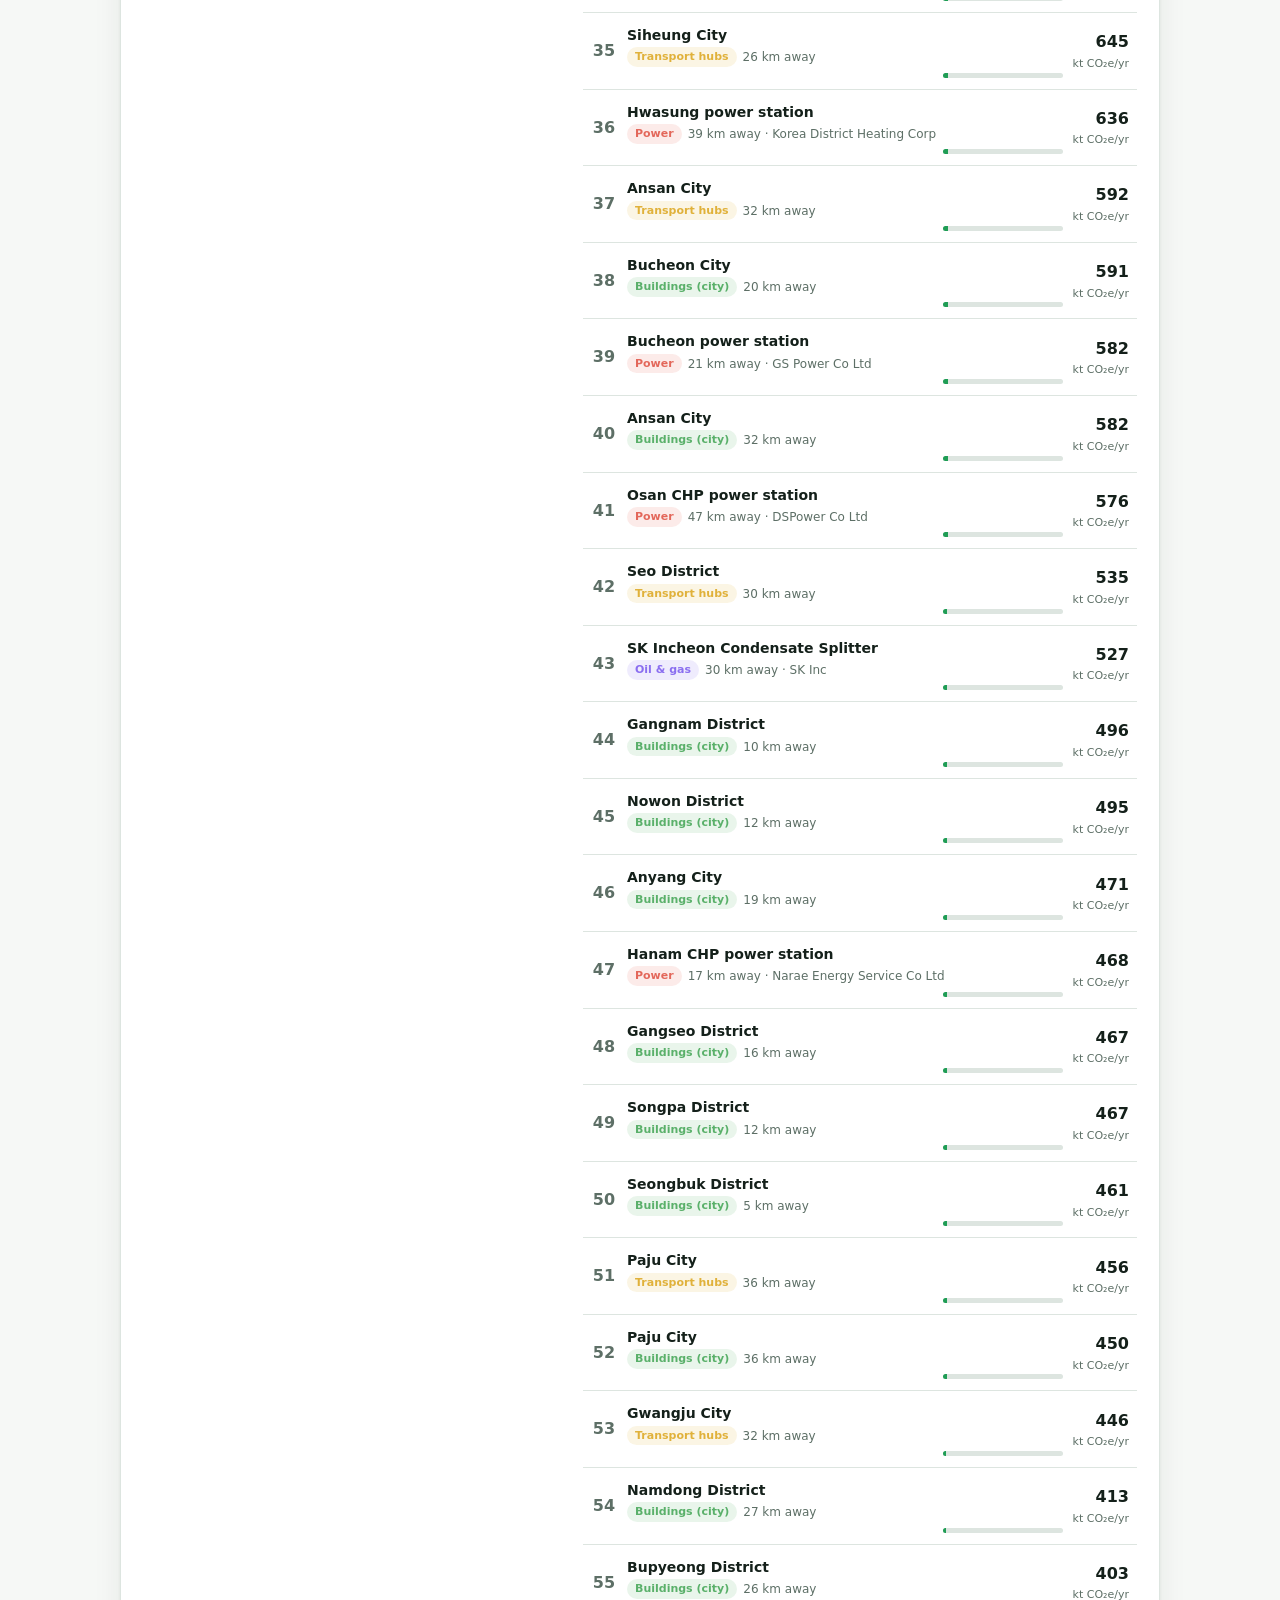
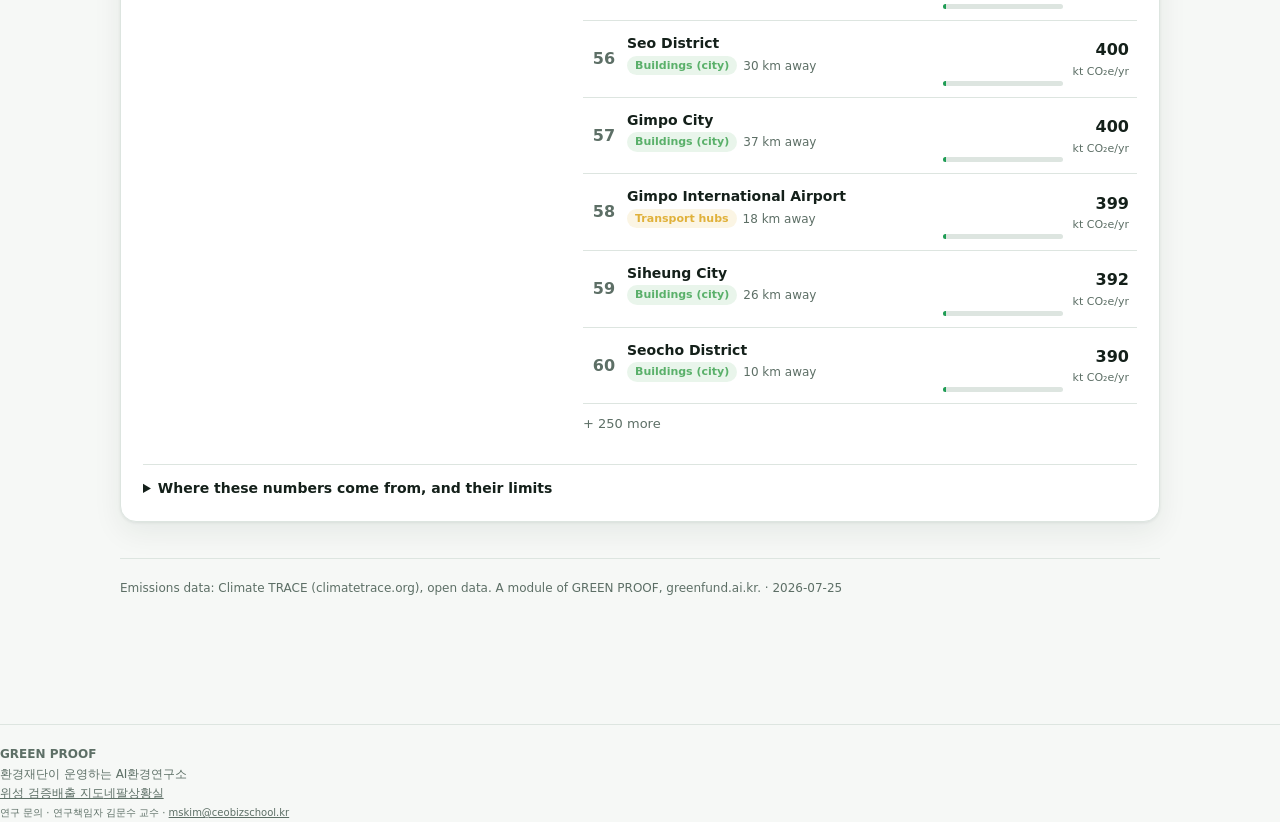
==== commit 0608e2bc: "Show flood satellite imagery and evidence-led urgent areas first" ====
--- a/greenproof/web/emissions/index.html
+++ b/greenproof/web/emissions/index.html
@@ -117,7 +117,7 @@
 .note{font-size:13px;color:var(--muted)}
 footer{border-top:1px solid var(--line);margin-top:36px;padding-top:20px;font-size:12px;color:var(--muted)}
 </style>
-<link rel="stylesheet" href="/lab.css?v=1">
+<link rel="stylesheet" href="/lab.css?v=2">
 </head>
 <body>
 <header class="top"><div class="row">
@@ -149,7 +149,7 @@
   <div id="result"></div>
 </div>
 
-<footer class="lab-footer"><div><strong>GREEN PROOF</strong><br>환경재단이 운영하는 AI환경연구소</div><nav aria-label="연구 메뉴"><a href="/#app">위성 검증</a><a href="/emissions/">배출 지도</a><a href="/nepal/">네팔상황실</a></nav><div>연구책임자 김문수 교수<br><a href="mailto:mskim@ceobizschool.kr">mskim@ceobizschool.kr</a></div></footer>
+<footer class="lab-footer"><div><strong>GREEN PROOF</strong><br>환경재단이 운영하는 AI환경연구소</div><nav aria-label="연구 메뉴"><a href="/#app">위성 검증</a><a href="/emissions/">배출 지도</a><a href="/nepal/">네팔상황실</a></nav><small class="research-contact">연구 문의 · 연구책임자 김문수 교수 · <a href="mailto:mskim@ceobizschool.kr">mskim@ceobizschool.kr</a></small></footer>
 <script>
 const CFG = { file: "data/emissions_kr.json" };
 
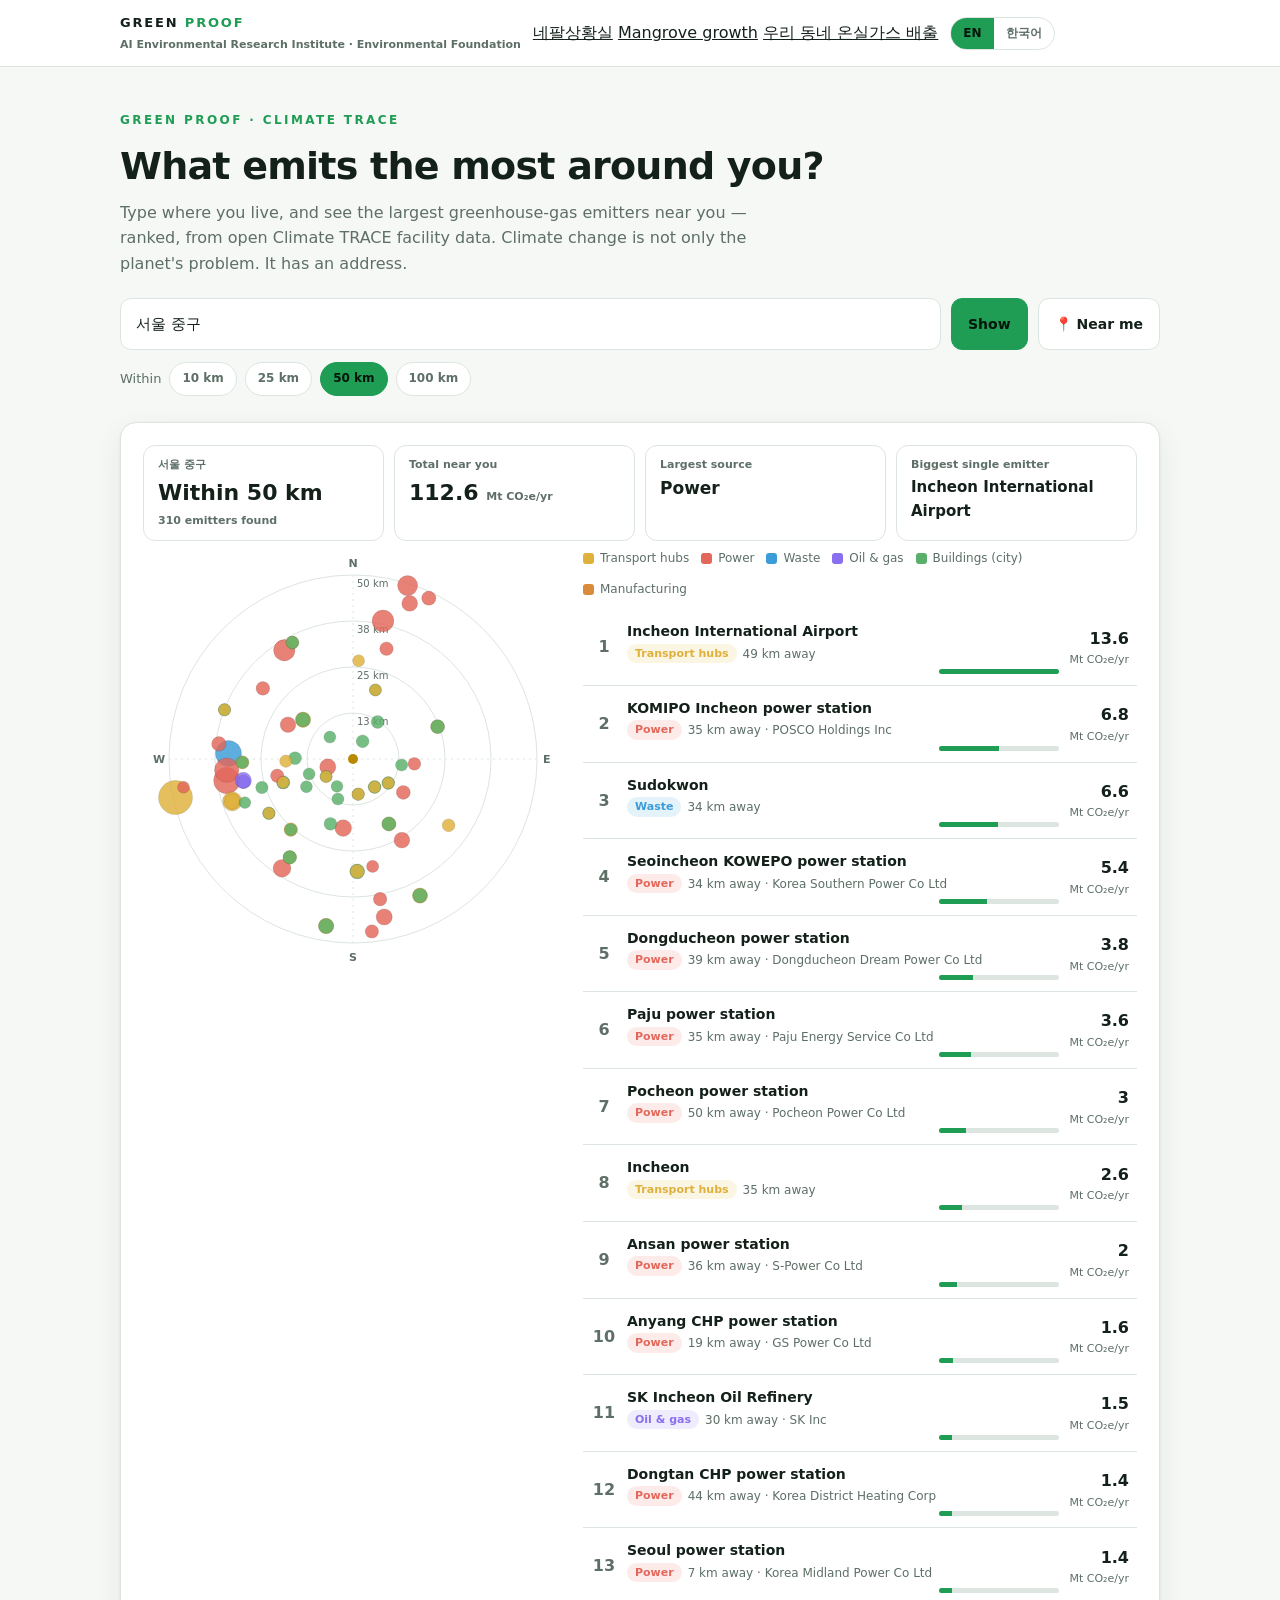
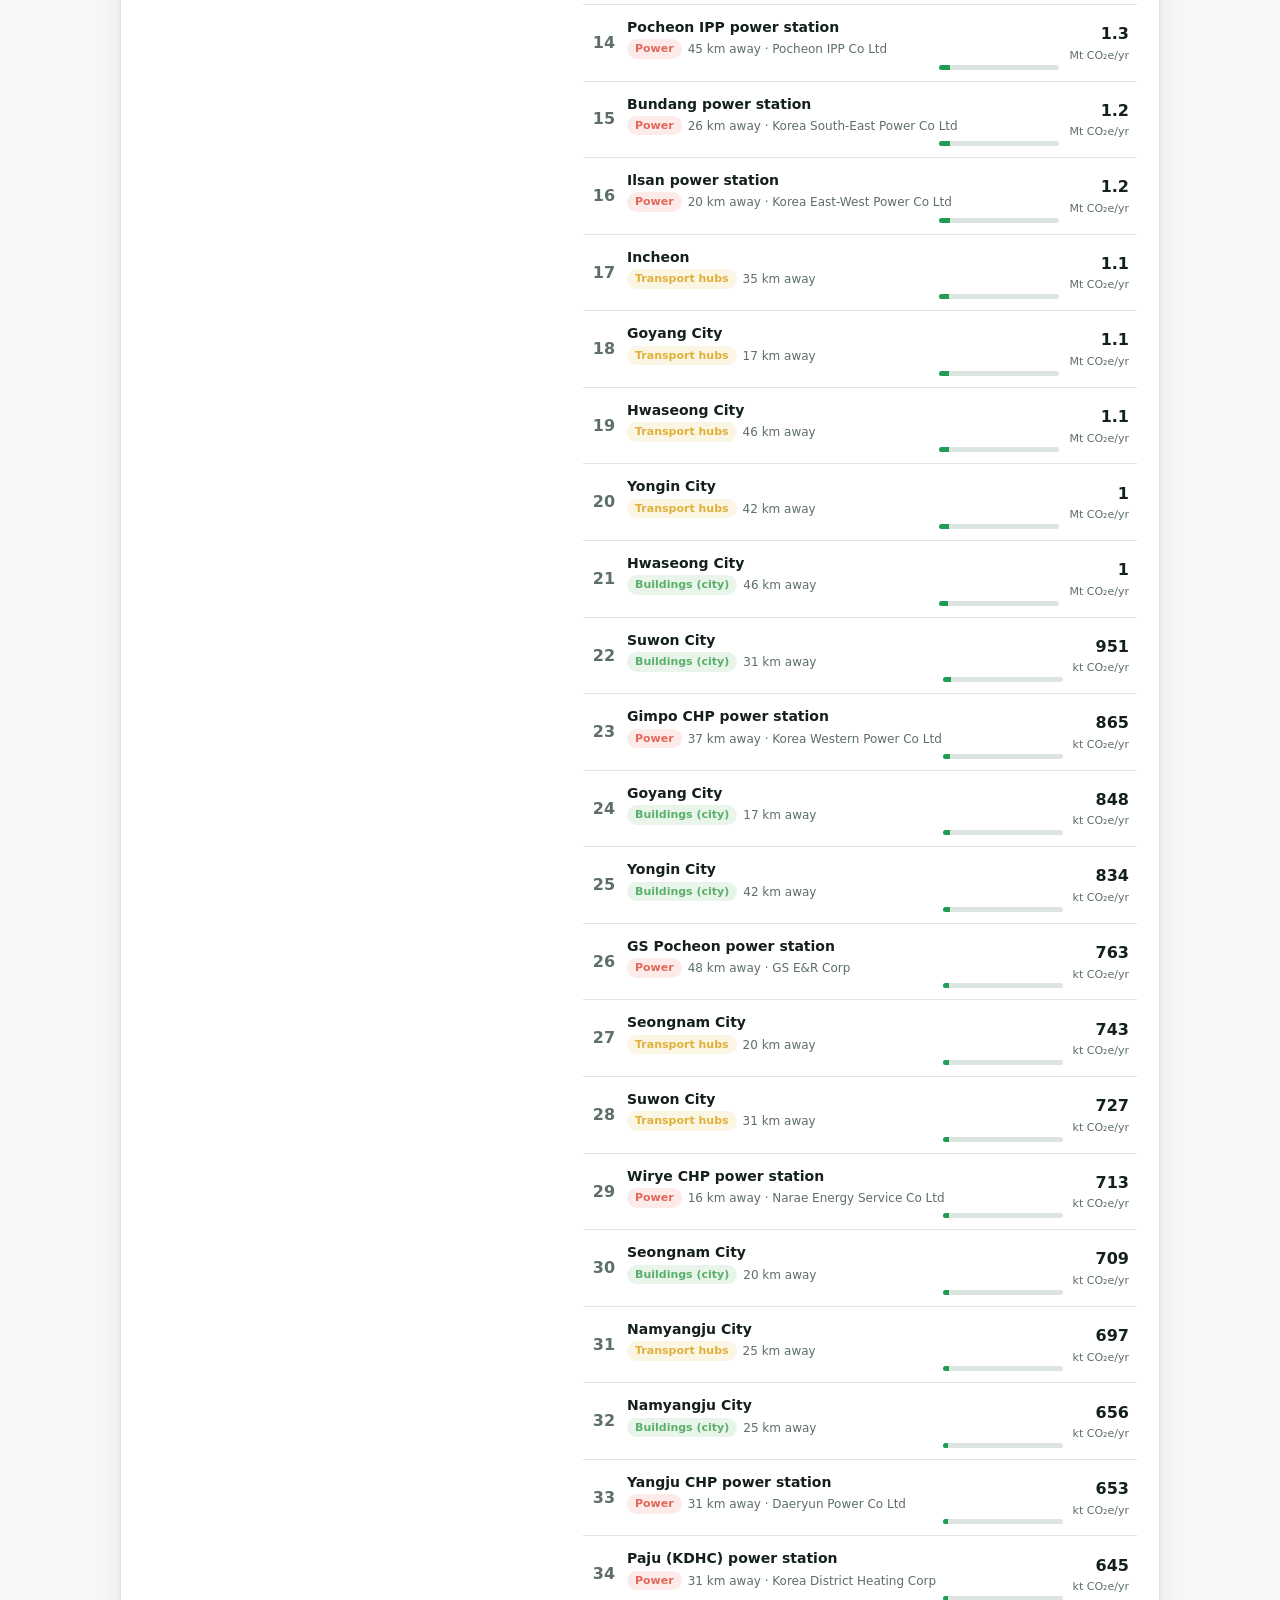
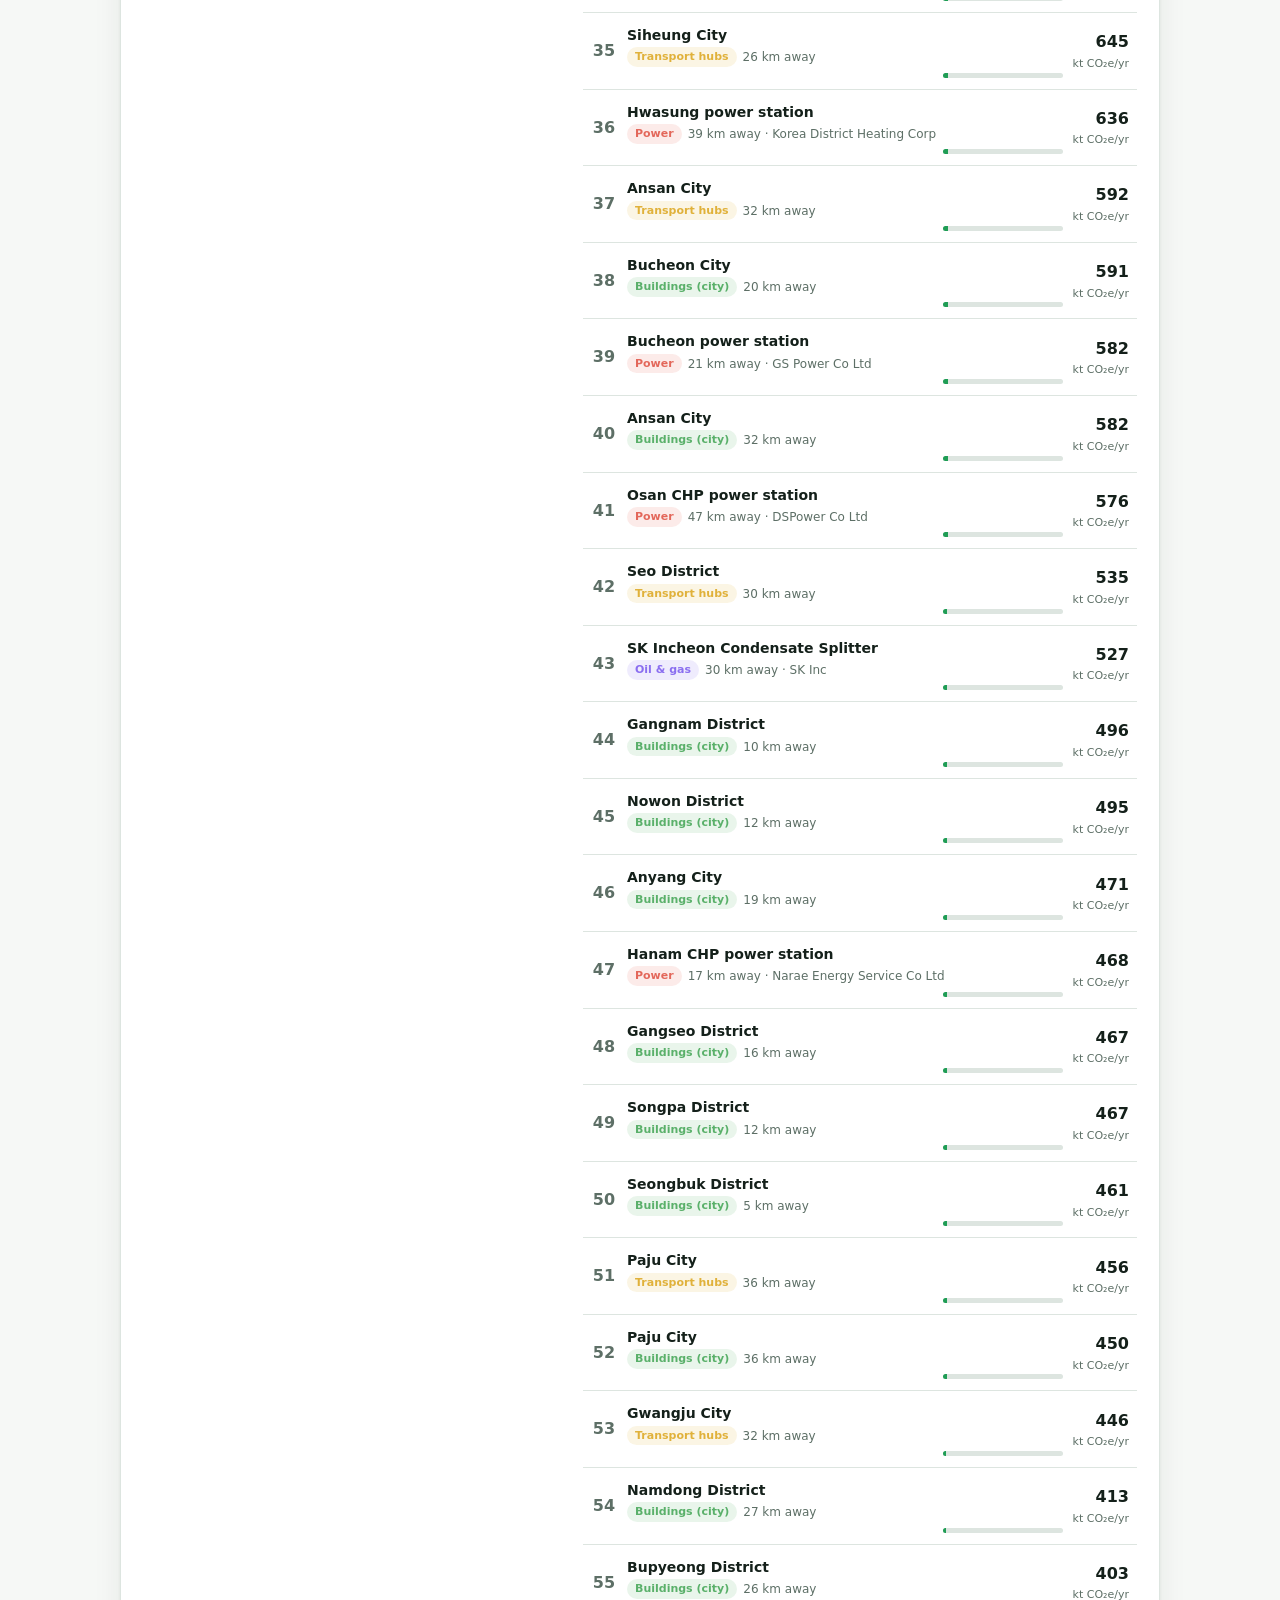
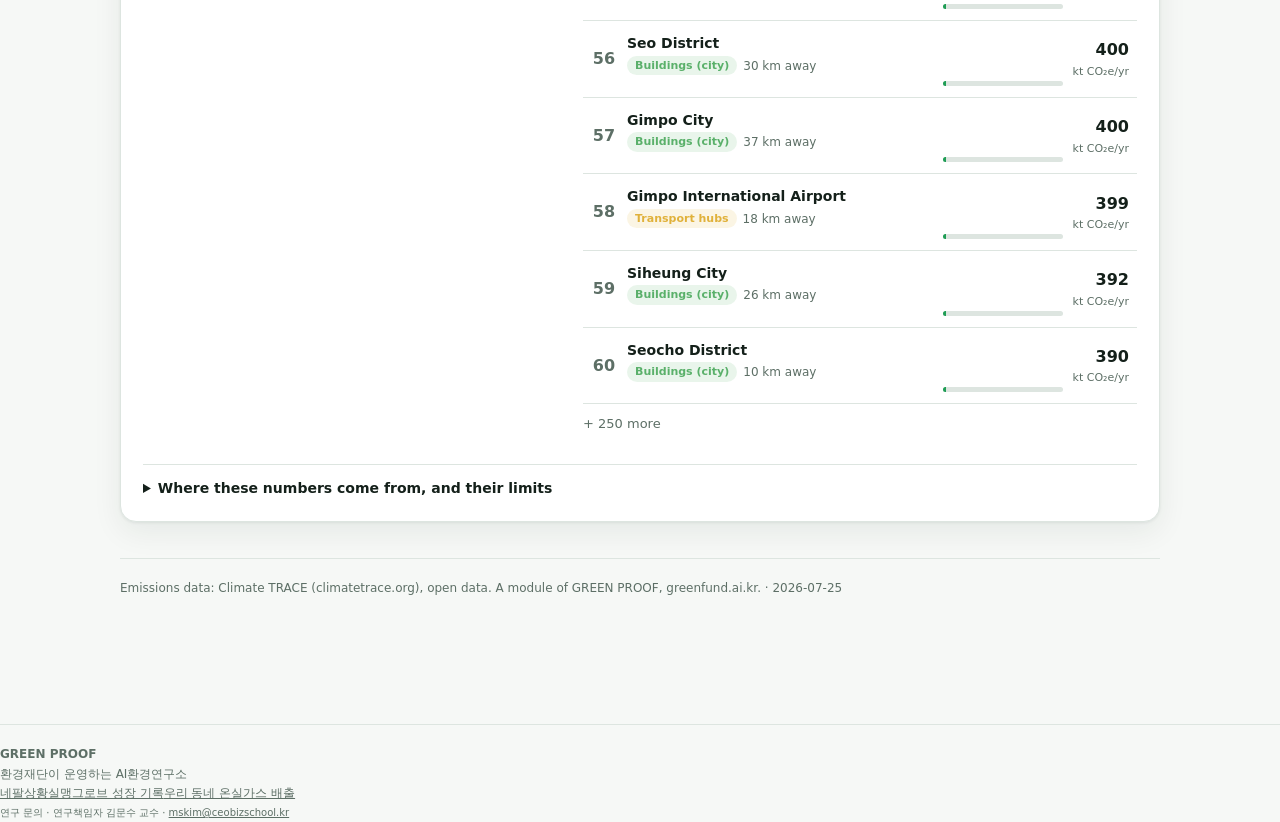
==== commit fc4c9879: "Add Nepal field rescue handoff tools and actionable response strategy" ====
--- a/greenproof/web/emissions/index.html
+++ b/greenproof/web/emissions/index.html
@@ -3,7 +3,7 @@
 <head>
 <meta charset="utf-8">
 <meta name="viewport" content="width=device-width, initial-scale=1, viewport-fit=cover">
-<title>우리 동네 배출 지도 · GREEN PROOF AI환경연구소</title>
+<title>우리 동네 온실가스 배출 · GREEN PROOF AI환경연구소</title>
 <meta name="description" content="시·군·구 이름을 입력하면 내 주변에서 온실가스를 가장 많이 배출하는 시설이 순위로 나옵니다. 전국 1,204개 시설, 공개 Climate TRACE 데이터. 환경재단이 운영하는 AI환경연구소 GREEN PROOF.">
 <link rel="canonical" href="https://greenfund.ai.kr/emissions/">
 <meta name="theme-color" content="#0d1411">
@@ -117,14 +117,16 @@
 .note{font-size:13px;color:var(--muted)}
 footer{border-top:1px solid var(--line);margin-top:36px;padding-top:20px;font-size:12px;color:var(--muted)}
 </style>
-<link rel="stylesheet" href="/lab.css?v=2">
+<link rel="stylesheet" href="/lab.css?v=3">
 </head>
 <body>
 <header class="top"><div class="row">
   <a class="brand" id="brandhome" href="/">GREEN <em>PROOF</em><small id="brandsub">환경재단이 운영하는 AI환경연구소</small></a>
-  <span class="sp"></span>
-  <a class="homelink" href="/" id="homelink"></a>
-  <a class="lab-nav" href="/nepal/">네팔상황실</a>
+  <nav class="lab-main-nav" aria-label="주 메뉴">
+    <a class="lab-nav" href="/nepal/">네팔상황실</a>
+    <a class="lab-nav" href="/#app" id="homelink">맹그로브 성장 기록</a>
+    <a class="lab-nav" href="/emissions/" aria-current="page">우리 동네 온실가스 배출</a>
+  </nav>
   <div class="lang2" id="lang2"><button data-l="en">EN</button><button data-l="ko">한국어</button></div>
 </div></header>
 
@@ -149,14 +151,14 @@
   <div id="result"></div>
 </div>
 
-<footer class="lab-footer"><div><strong>GREEN PROOF</strong><br>환경재단이 운영하는 AI환경연구소</div><nav aria-label="연구 메뉴"><a href="/#app">위성 검증</a><a href="/emissions/">배출 지도</a><a href="/nepal/">네팔상황실</a></nav><small class="research-contact">연구 문의 · 연구책임자 김문수 교수 · <a href="mailto:mskim@ceobizschool.kr">mskim@ceobizschool.kr</a></small></footer>
+<footer class="lab-footer"><div><strong>GREEN PROOF</strong><br>환경재단이 운영하는 AI환경연구소</div><nav aria-label="연구 메뉴"><a href="/nepal/">네팔상황실</a><a href="/#app">맹그로브 성장 기록</a><a href="/emissions/">우리 동네 온실가스 배출</a></nav><small class="research-contact">연구 문의 · 연구책임자 김문수 교수 · <a href="mailto:mskim@ceobizschool.kr">mskim@ceobizschool.kr</a></small></footer>
 <script>
 const CFG = { file: "data/emissions_kr.json" };
 
 const T = {
   en: {
     brandsub: "AI Environmental Research Institute · Environmental Foundation",
-    home: "← Satellite verification",
+    home: "Mangrove growth",
     h1: "What emits the most around you?",
     lede: "Type where you live, and see the largest greenhouse-gas emitters near you — ranked, from open Climate TRACE facility data. Climate change is not only the planet's problem. It has an address.",
     ph: "Your district — every si/gun/gu works (e.g. Seodaemun-gu, Suwon)",
@@ -179,7 +181,7 @@
   },
   ko: {
     brandsub: "환경재단이 운영하는 AI환경연구소",
-    home: "← 위성 검증소",
+    home: "맹그로브 성장 기록",
     h1: "우리 동네에서 온실가스를 가장 많이 내뿜는 곳은?",
     lede: "사는 곳을 입력하면, 내 주변에서 온실가스를 가장 많이 배출하는 시설을 순위로 보여드립니다. 공개된 Climate TRACE 시설 데이터 기반입니다. 기후 문제는 지구만의 일이 아닙니다. 내 동네의 일입니다.",
     ph: "시·군·구 이름 (예: 서대문구, 수원시) — 전국 어디든 됩니다",
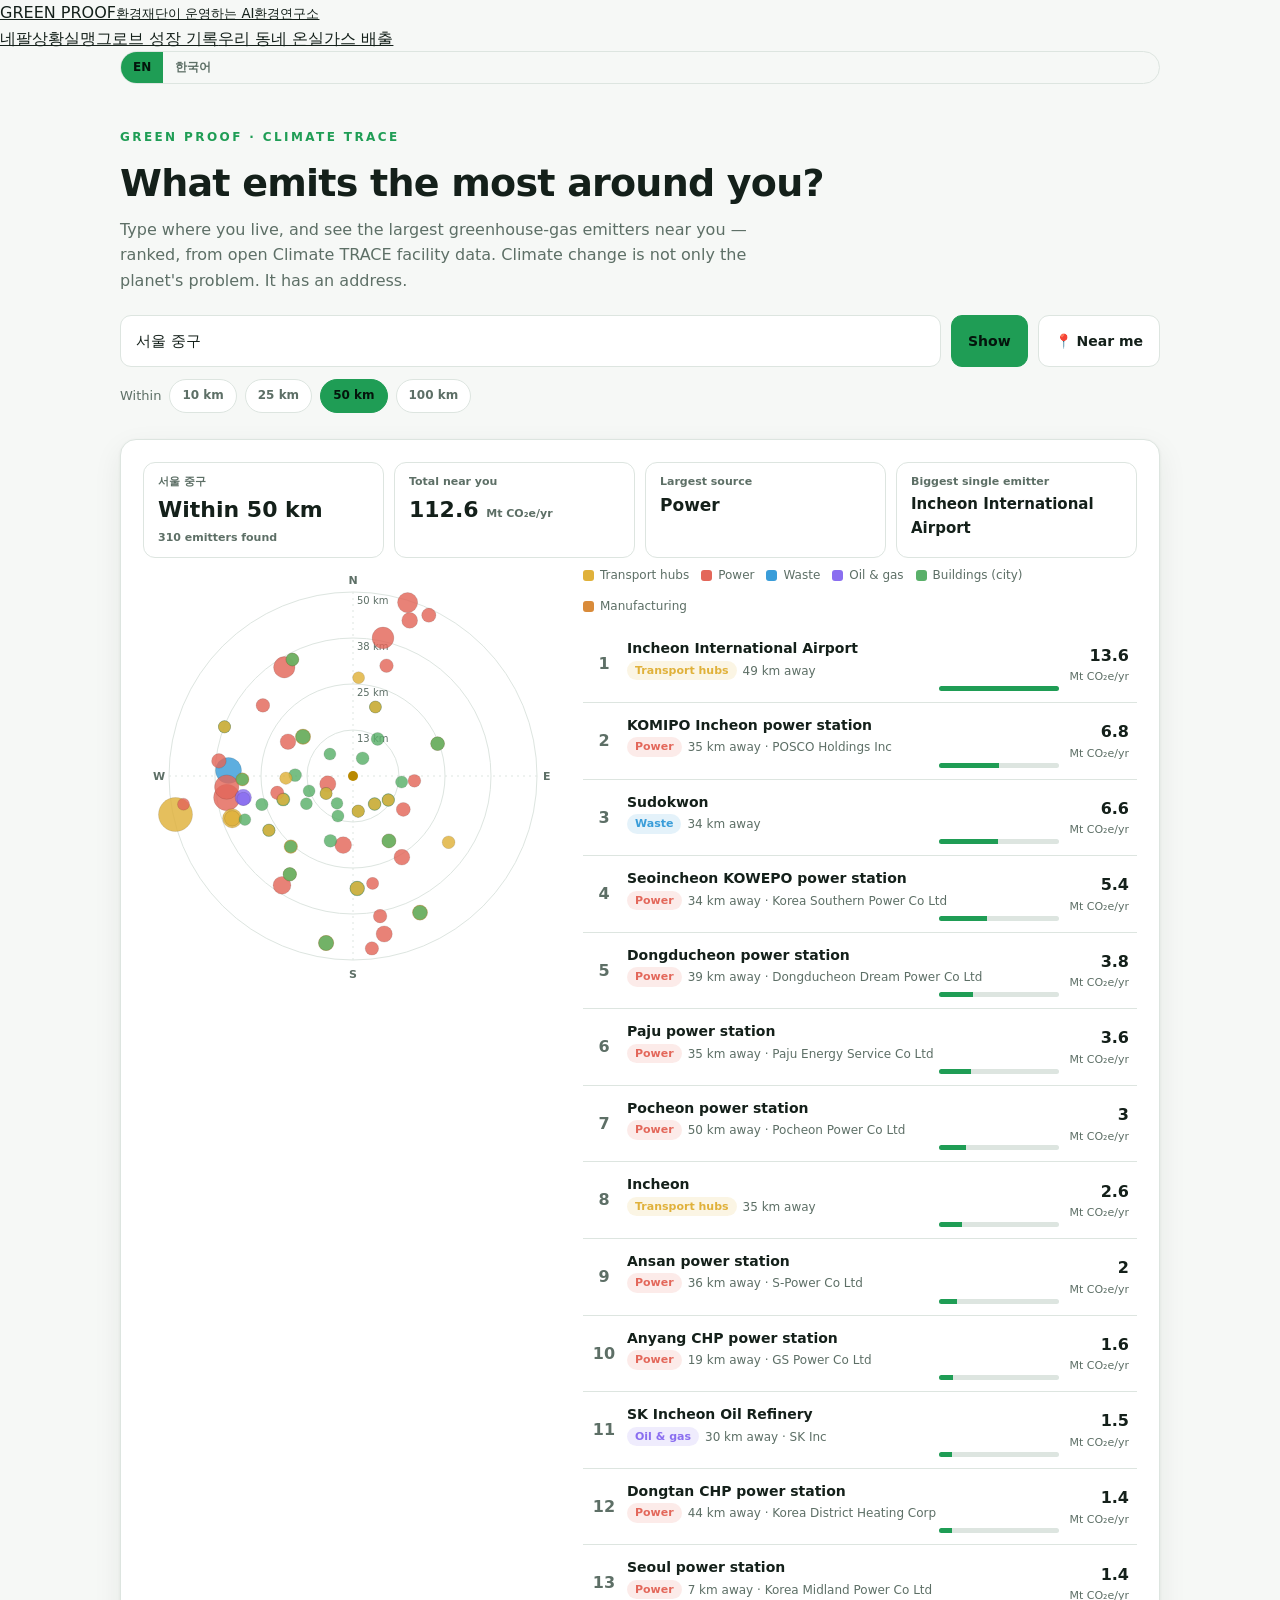
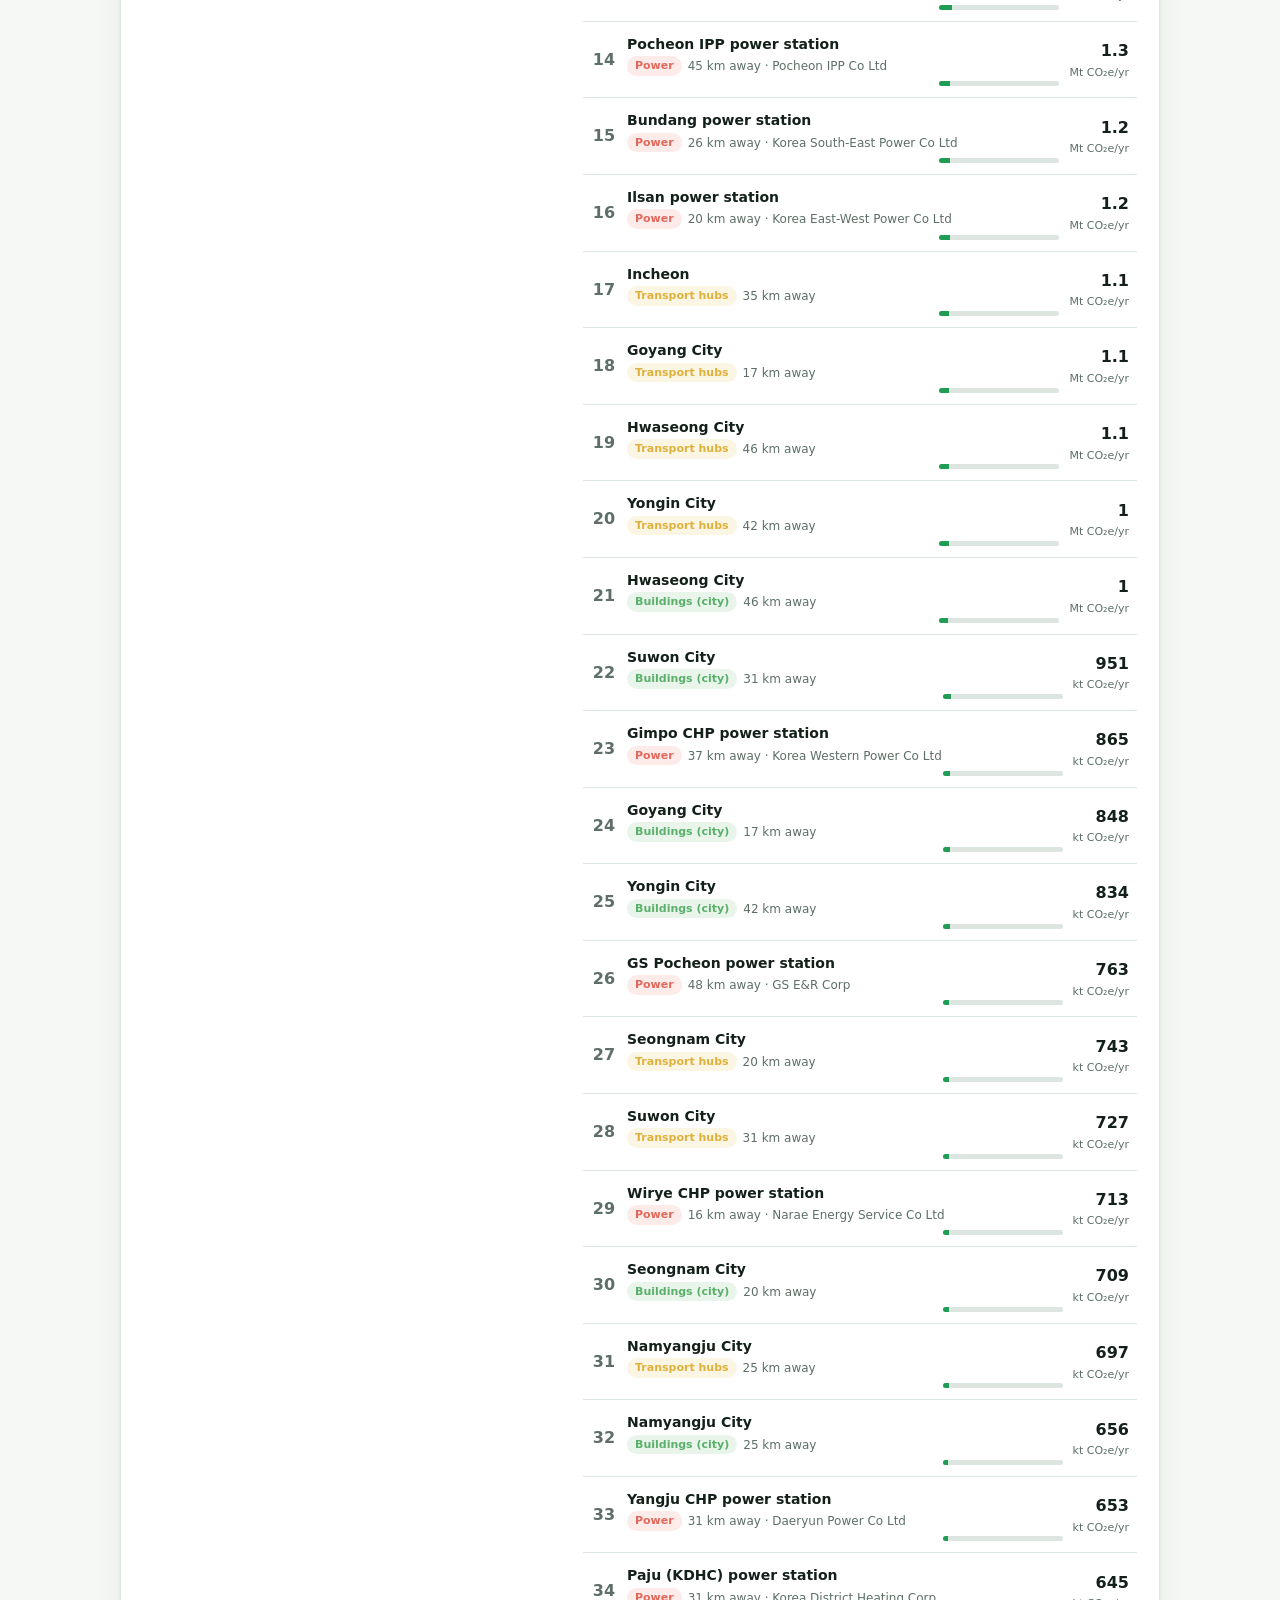
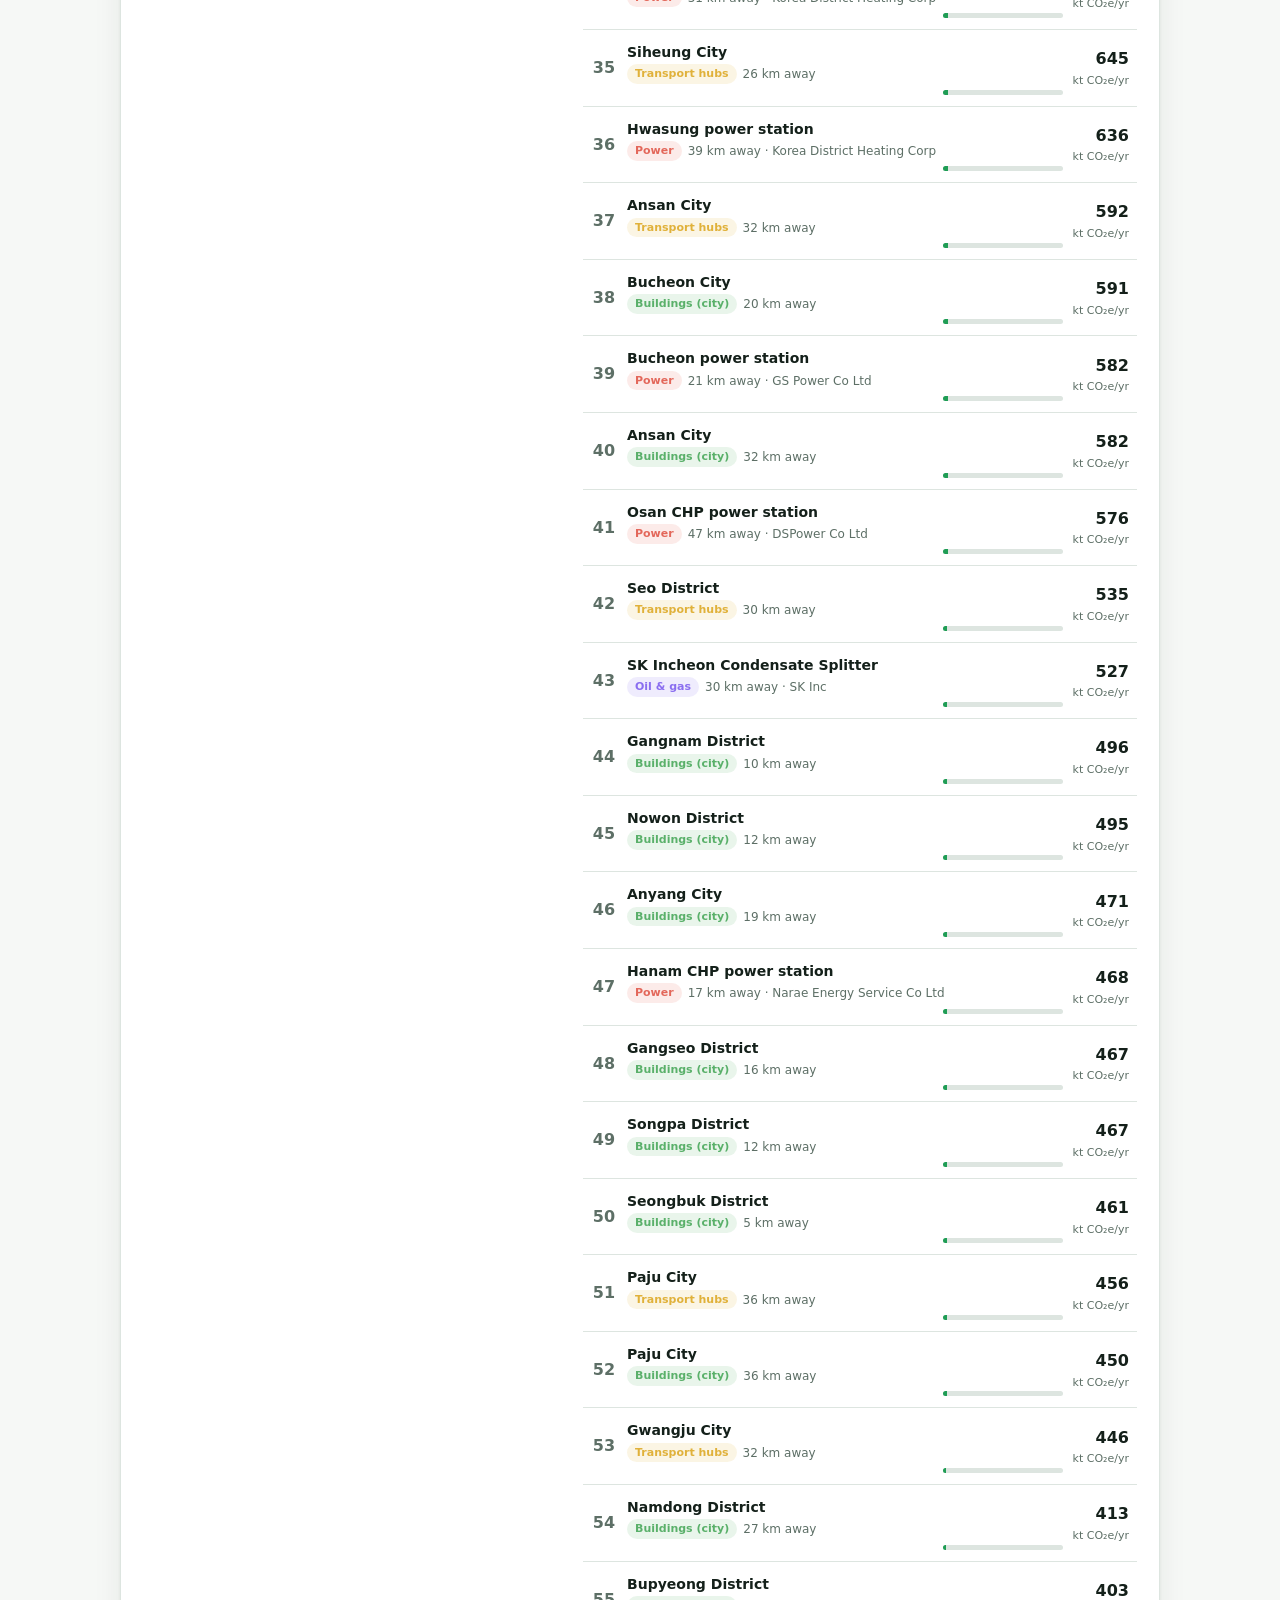
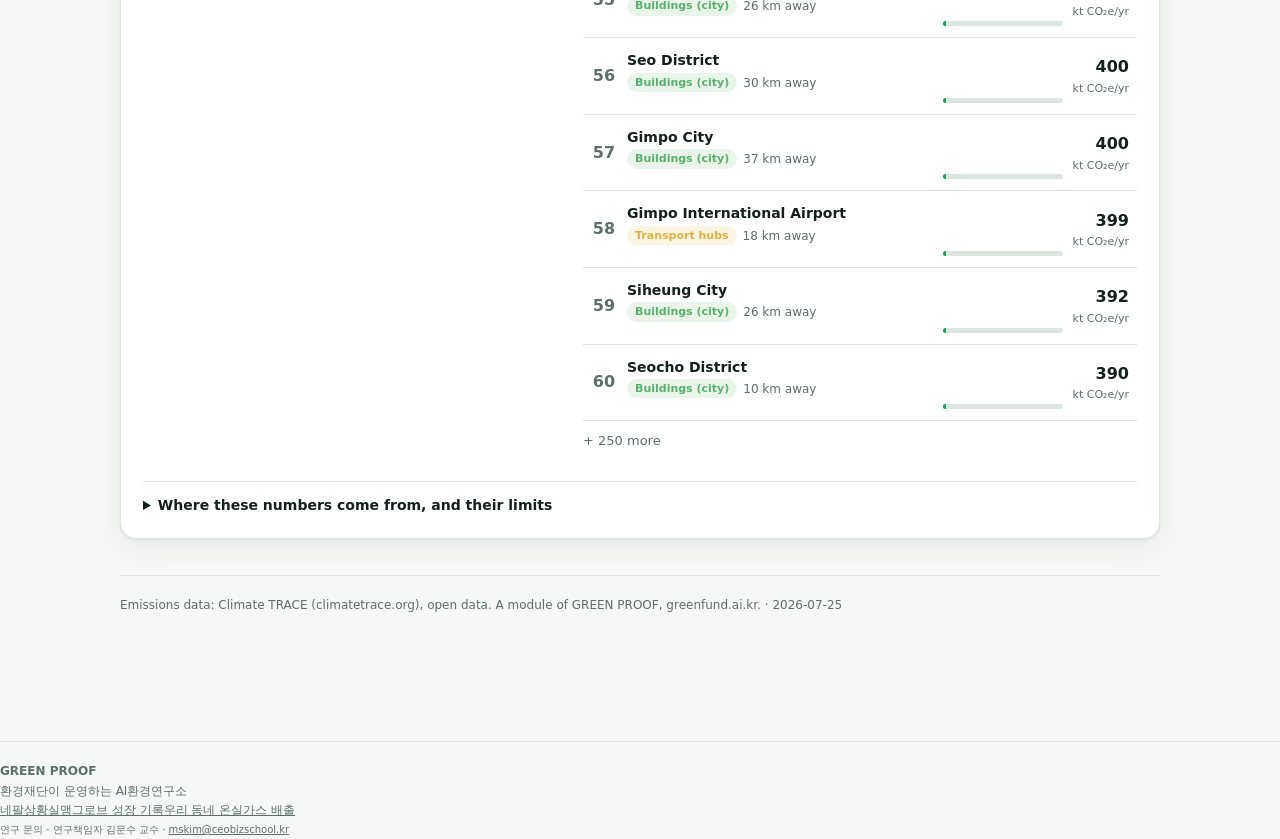
==== commit 5fd210b4: "Unify global navigation across all GREEN PROOF pages" ====
--- a/greenproof/web/emissions/index.html
+++ b/greenproof/web/emissions/index.html
@@ -118,19 +118,13 @@
 footer{border-top:1px solid var(--line);margin-top:36px;padding-top:20px;font-size:12px;color:var(--muted)}
 </style>
 <link rel="stylesheet" href="/lab.css?v=3">
+<link rel="stylesheet" href="/site-header.css?v=1">
 </head>
 <body>
-<header class="top"><div class="row">
-  <a class="brand" id="brandhome" href="/">GREEN <em>PROOF</em><small id="brandsub">환경재단이 운영하는 AI환경연구소</small></a>
-  <nav class="lab-main-nav" aria-label="주 메뉴">
-    <a class="lab-nav" href="/nepal/">네팔상황실</a>
-    <a class="lab-nav" href="/#app" id="homelink">맹그로브 성장 기록</a>
-    <a class="lab-nav" href="/emissions/" aria-current="page">우리 동네 온실가스 배출</a>
-  </nav>
-  <div class="lang2" id="lang2"><button data-l="en">EN</button><button data-l="ko">한국어</button></div>
-</div></header>
+<header class="gp-site-header" lang="ko"><div class="gp-header-inner"><a class="gp-brand" href="/">GREEN <span>PROOF</span><small>환경재단이 운영하는 AI환경연구소</small></a><nav class="gp-main-nav" aria-label="주 메뉴"><a href="/nepal/">네팔상황실</a><a href="/#app">맹그로브 성장 기록</a><a href="/emissions/" aria-current="page">우리 동네 온실가스 배출</a></nav></div></header>
 
 <div class="wrap">
+  <div class="gp-page-tools"><div class="lang2" id="lang2"><button data-l="en">EN</button><button data-l="ko">한국어</button></div></div>
   <section class="intro">
     <div class="eyebrow">GREEN PROOF · CLIMATE TRACE</div>
     <h1 id="h1"></h1>
@@ -221,8 +215,6 @@
 function paintStatic(){
   const t = tr();
   document.documentElement.lang = lang;
-  $("#brandsub").textContent = t.brandsub;
-  $("#homelink").textContent = t.home;
   $("#h1").textContent = t.h1;
   $("#lede").textContent = t.lede;
   $("#q").placeholder = t.ph;
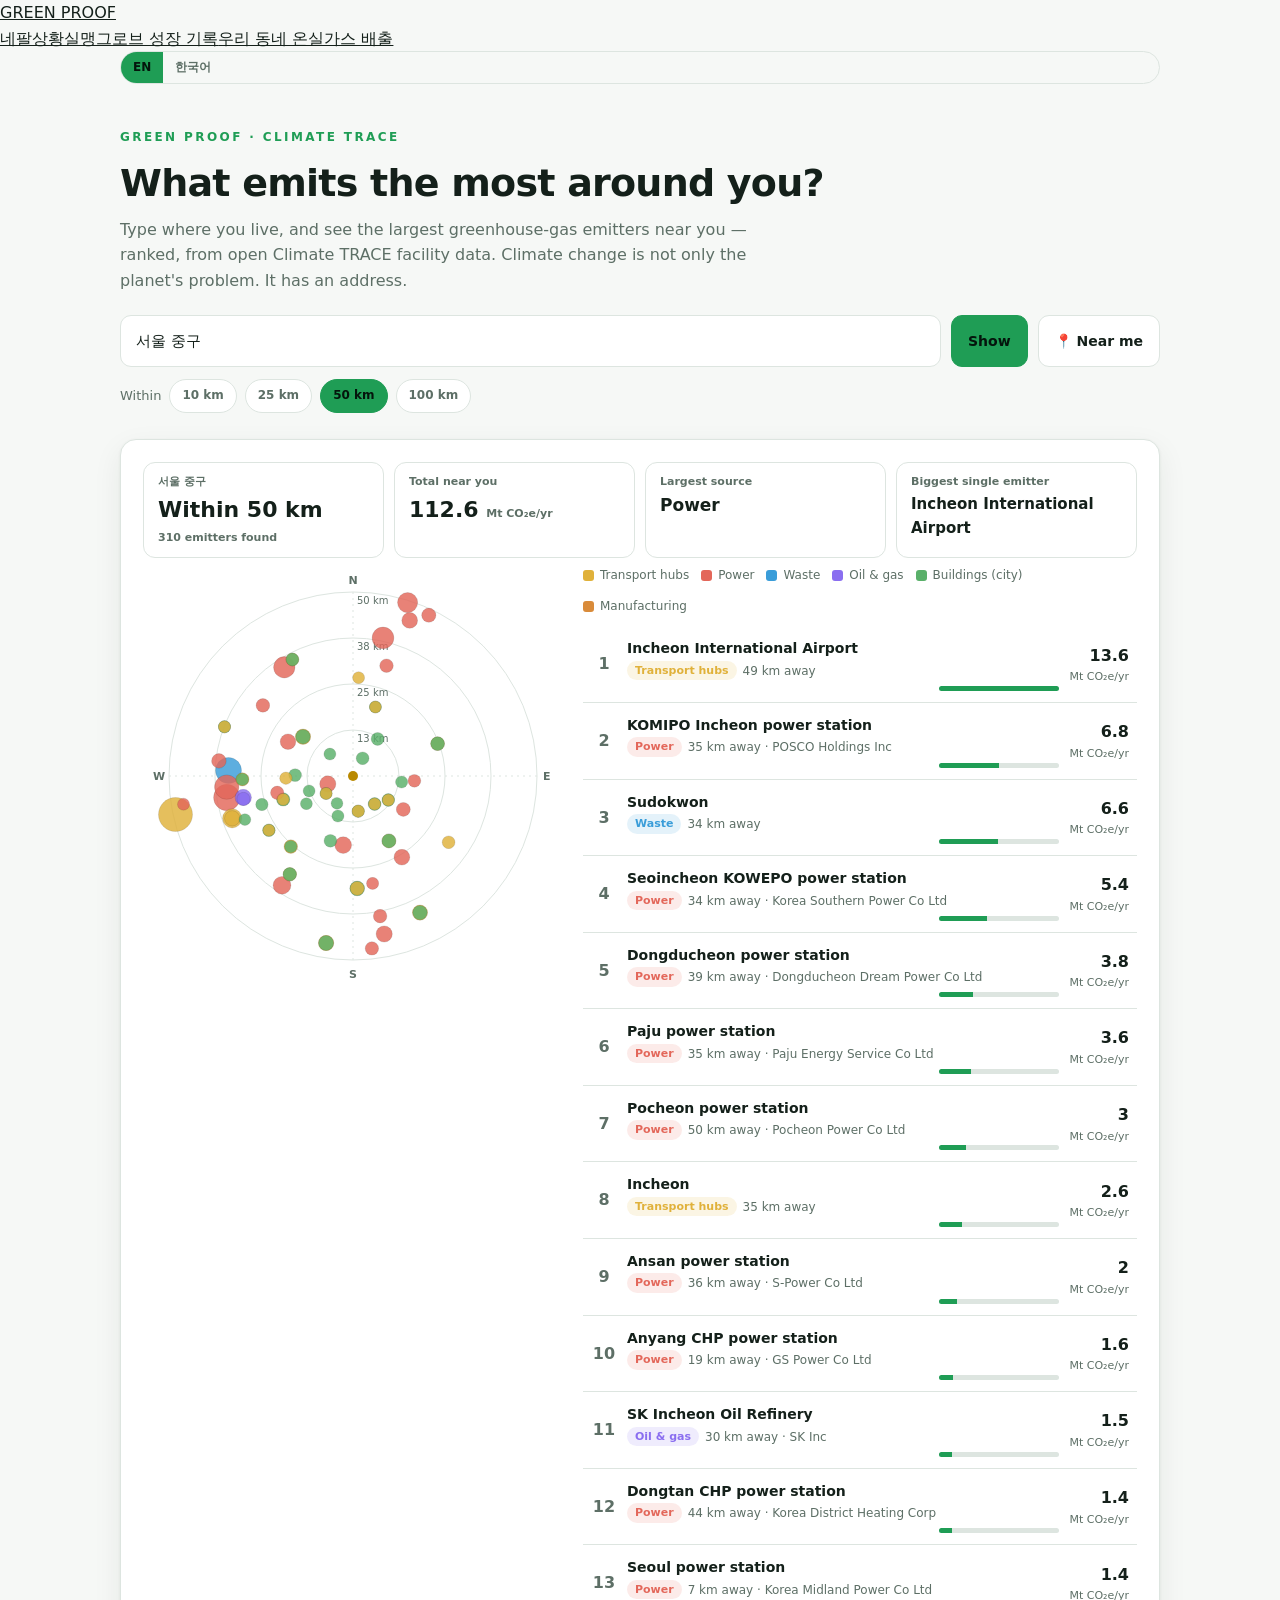
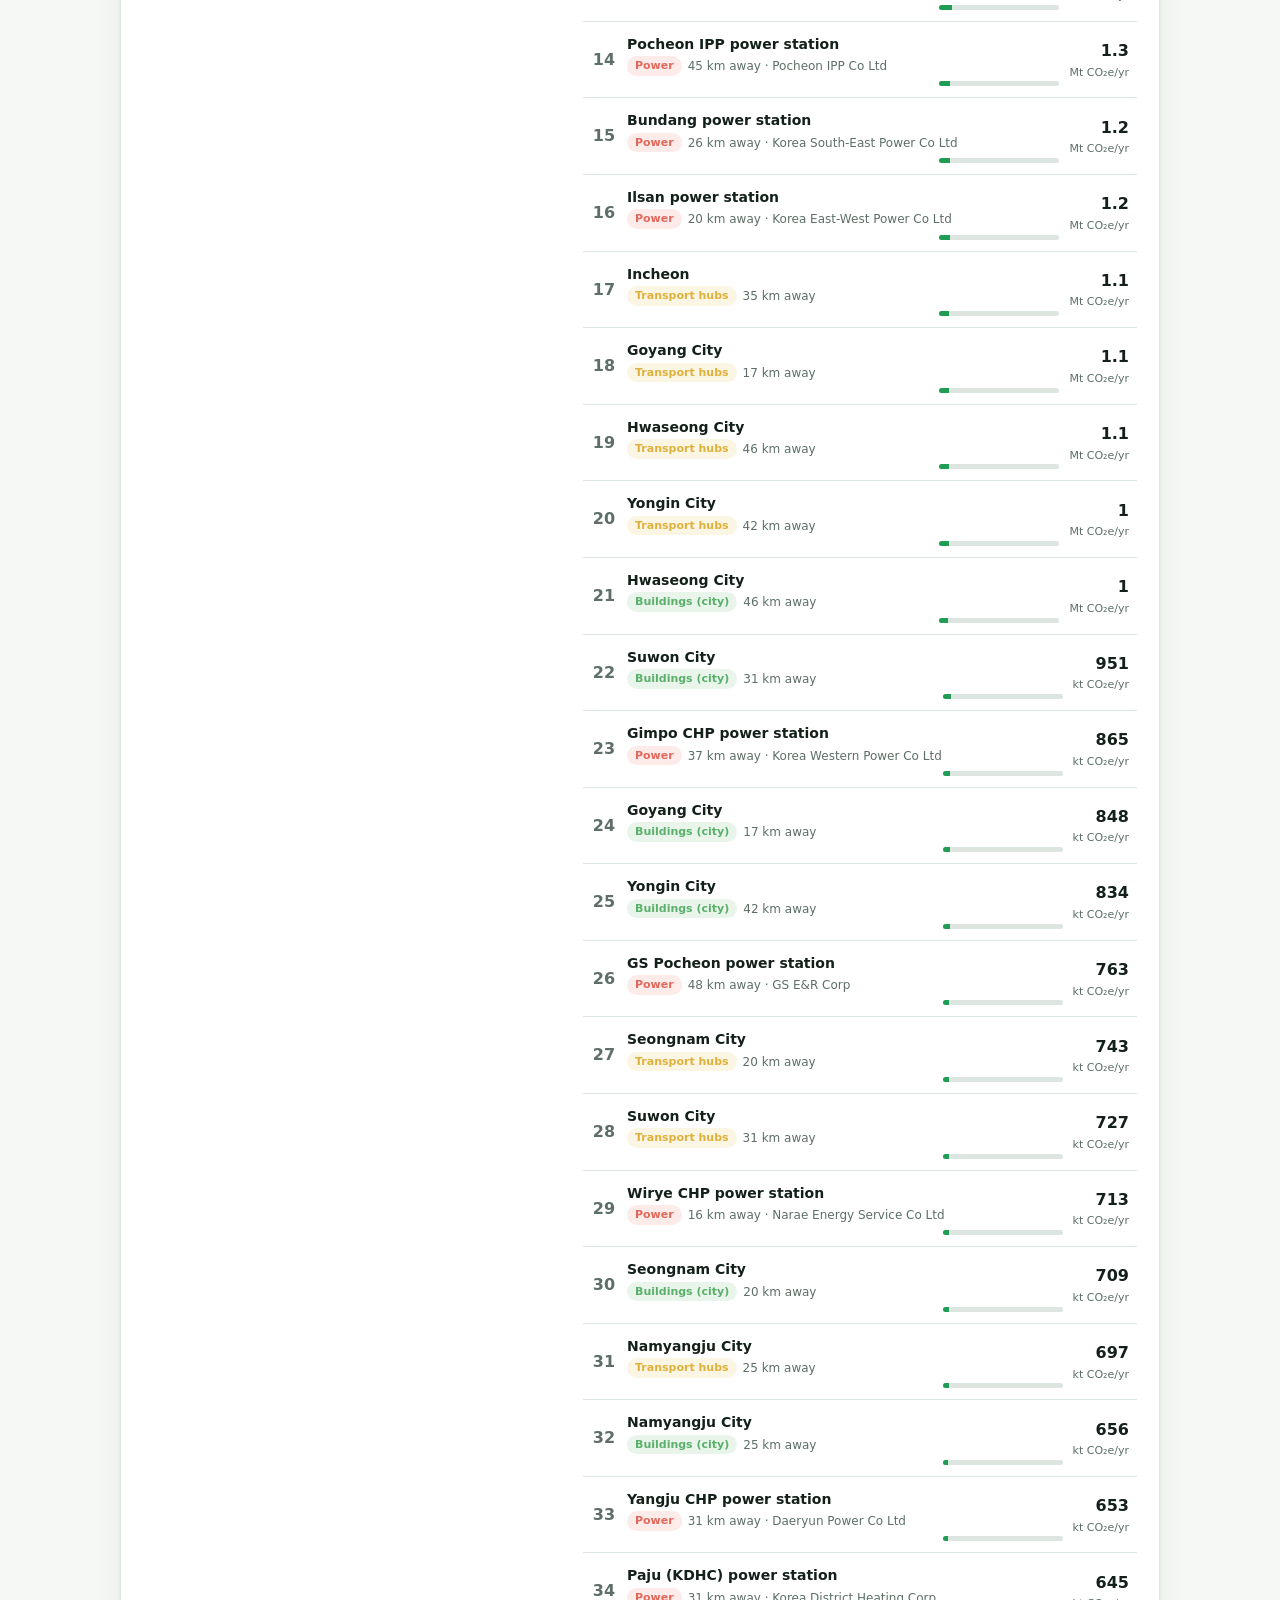
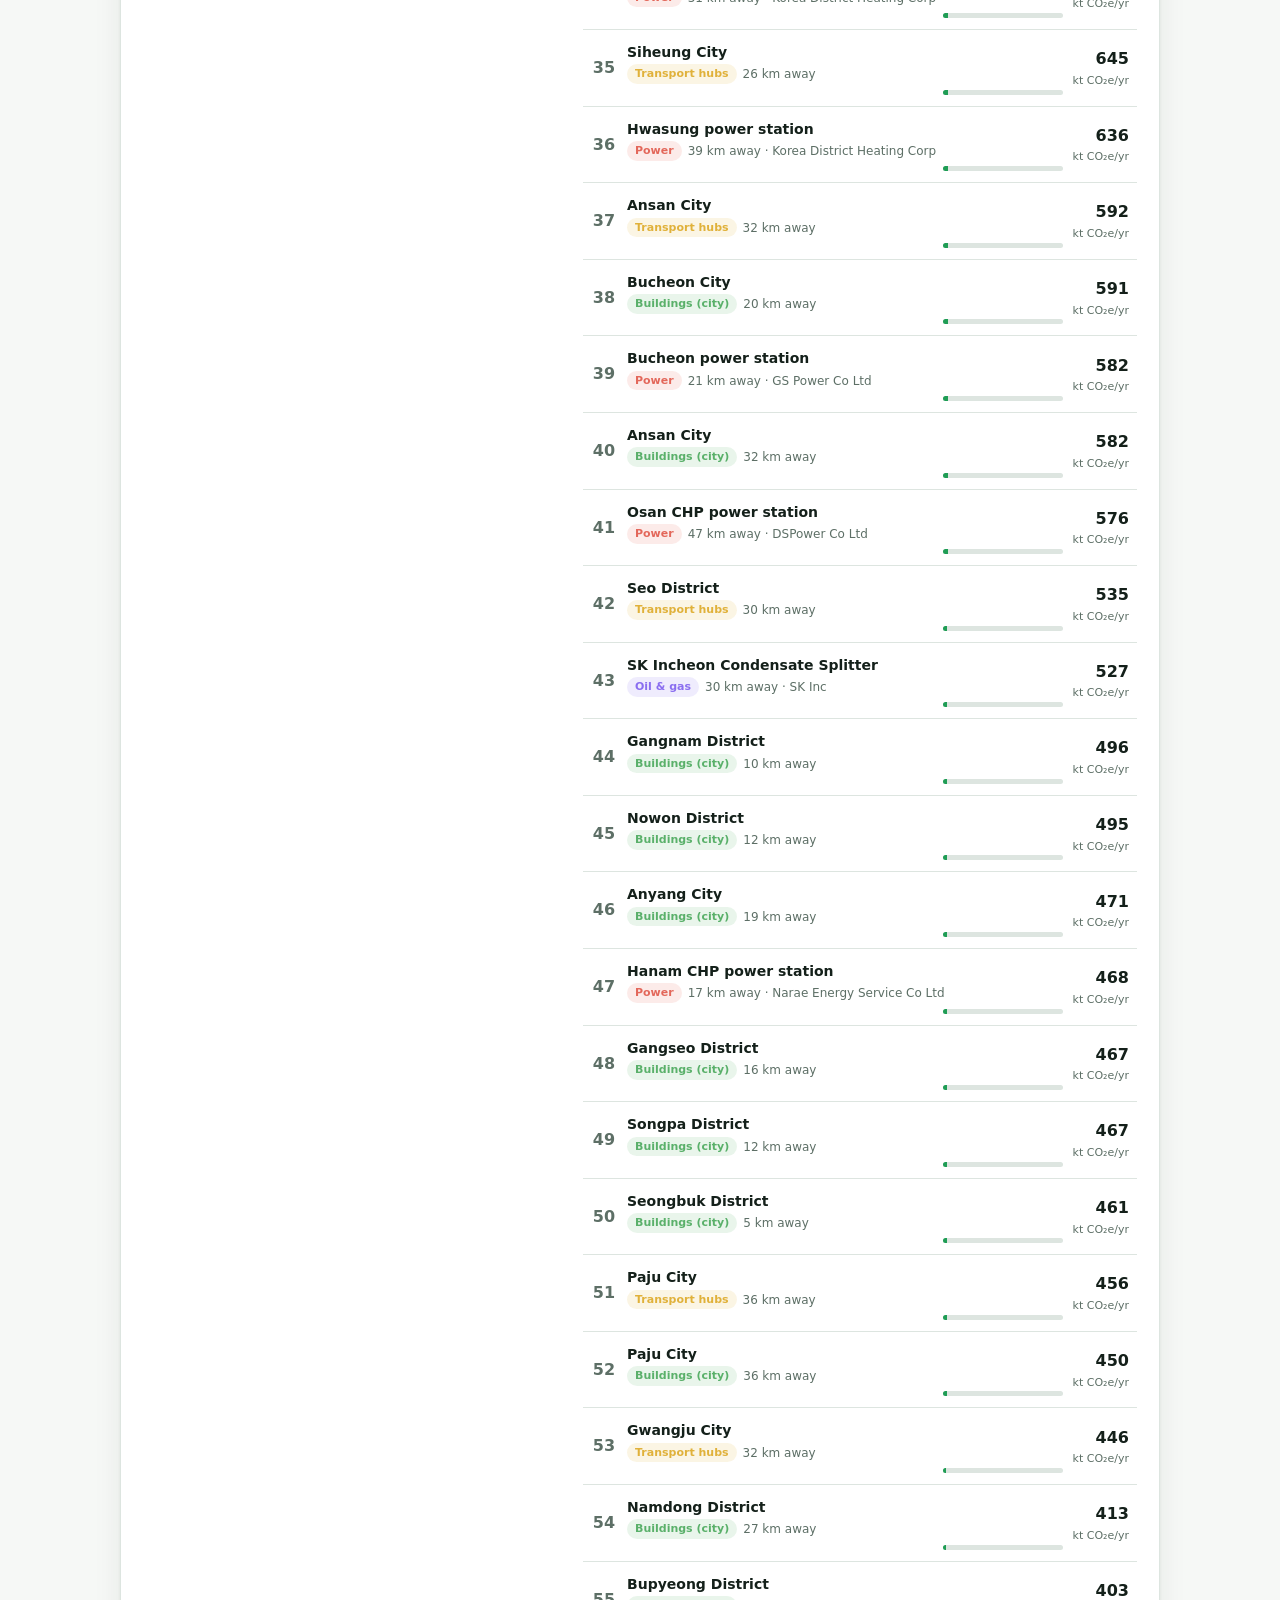
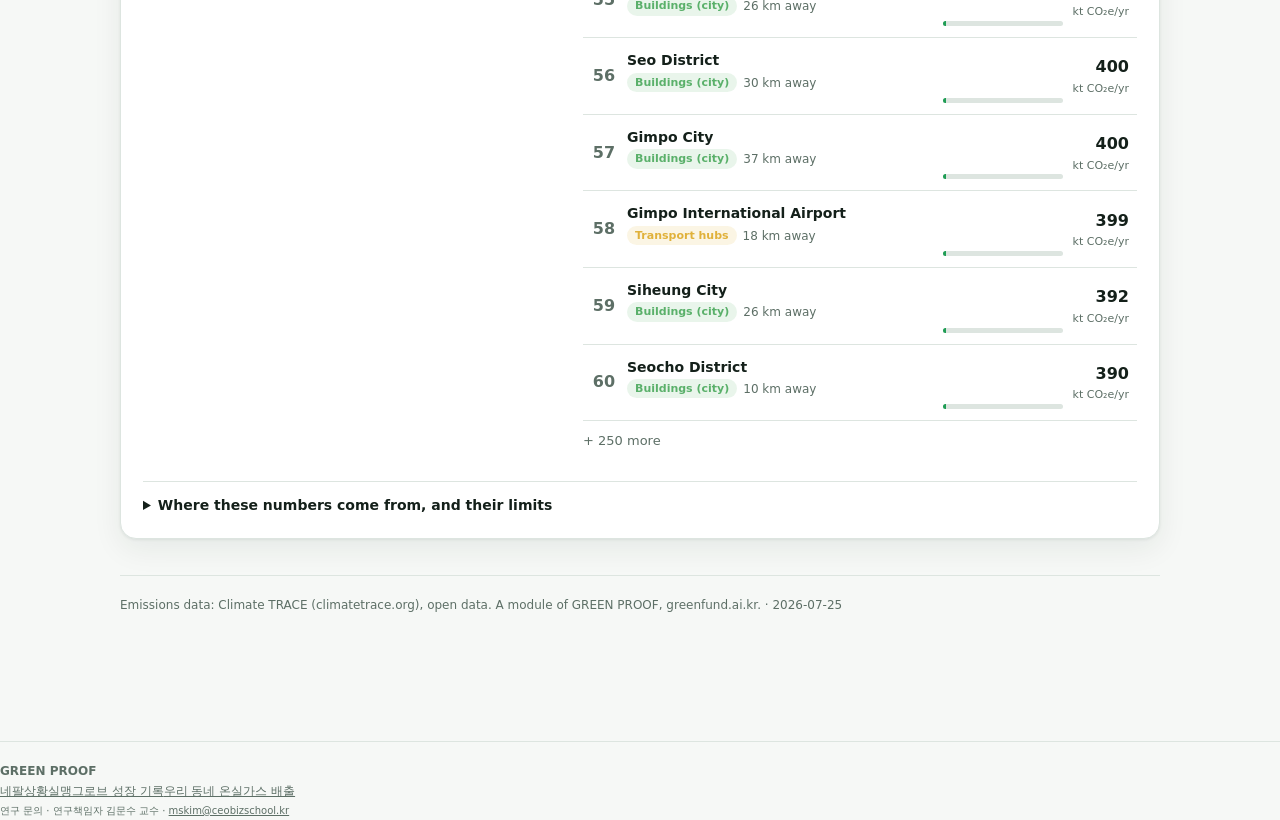
==== commit 4616209e: "Make Nepal the homepage and simplify GREEN PROOF branding" ====
--- a/greenproof/web/emissions/index.html
+++ b/greenproof/web/emissions/index.html
@@ -118,10 +118,10 @@
 footer{border-top:1px solid var(--line);margin-top:36px;padding-top:20px;font-size:12px;color:var(--muted)}
 </style>
 <link rel="stylesheet" href="/lab.css?v=3">
-<link rel="stylesheet" href="/site-header.css?v=1">
+<link rel="stylesheet" href="/site-header.css?v=2">
 </head>
 <body>
-<header class="gp-site-header" lang="ko"><div class="gp-header-inner"><a class="gp-brand" href="/">GREEN <span>PROOF</span><small>환경재단이 운영하는 AI환경연구소</small></a><nav class="gp-main-nav" aria-label="주 메뉴"><a href="/nepal/">네팔상황실</a><a href="/#app">맹그로브 성장 기록</a><a href="/emissions/" aria-current="page">우리 동네 온실가스 배출</a></nav></div></header>
+<header class="gp-site-header" lang="ko"><div class="gp-header-inner"><a class="gp-brand" href="/">GREEN <span>PROOF</span></a><nav class="gp-main-nav" aria-label="주 메뉴"><a href="/nepal/">네팔상황실</a><a href="/mangrove/#app">맹그로브 성장 기록</a><a href="/emissions/" aria-current="page">우리 동네 온실가스 배출</a></nav></div></header>
 
 <div class="wrap">
   <div class="gp-page-tools"><div class="lang2" id="lang2"><button data-l="en">EN</button><button data-l="ko">한국어</button></div></div>
@@ -145,7 +145,7 @@
   <div id="result"></div>
 </div>
 
-<footer class="lab-footer"><div><strong>GREEN PROOF</strong><br>환경재단이 운영하는 AI환경연구소</div><nav aria-label="연구 메뉴"><a href="/nepal/">네팔상황실</a><a href="/#app">맹그로브 성장 기록</a><a href="/emissions/">우리 동네 온실가스 배출</a></nav><small class="research-contact">연구 문의 · 연구책임자 김문수 교수 · <a href="mailto:mskim@ceobizschool.kr">mskim@ceobizschool.kr</a></small></footer>
+<footer class="lab-footer"><div><strong>GREEN PROOF</strong></div><nav aria-label="연구 메뉴"><a href="/nepal/">네팔상황실</a><a href="/mangrove/#app">맹그로브 성장 기록</a><a href="/emissions/">우리 동네 온실가스 배출</a></nav><small class="research-contact">연구 문의 · 연구책임자 김문수 교수 · <a href="mailto:mskim@ceobizschool.kr">mskim@ceobizschool.kr</a></small></footer>
 <script>
 const CFG = { file: "data/emissions_kr.json" };
 
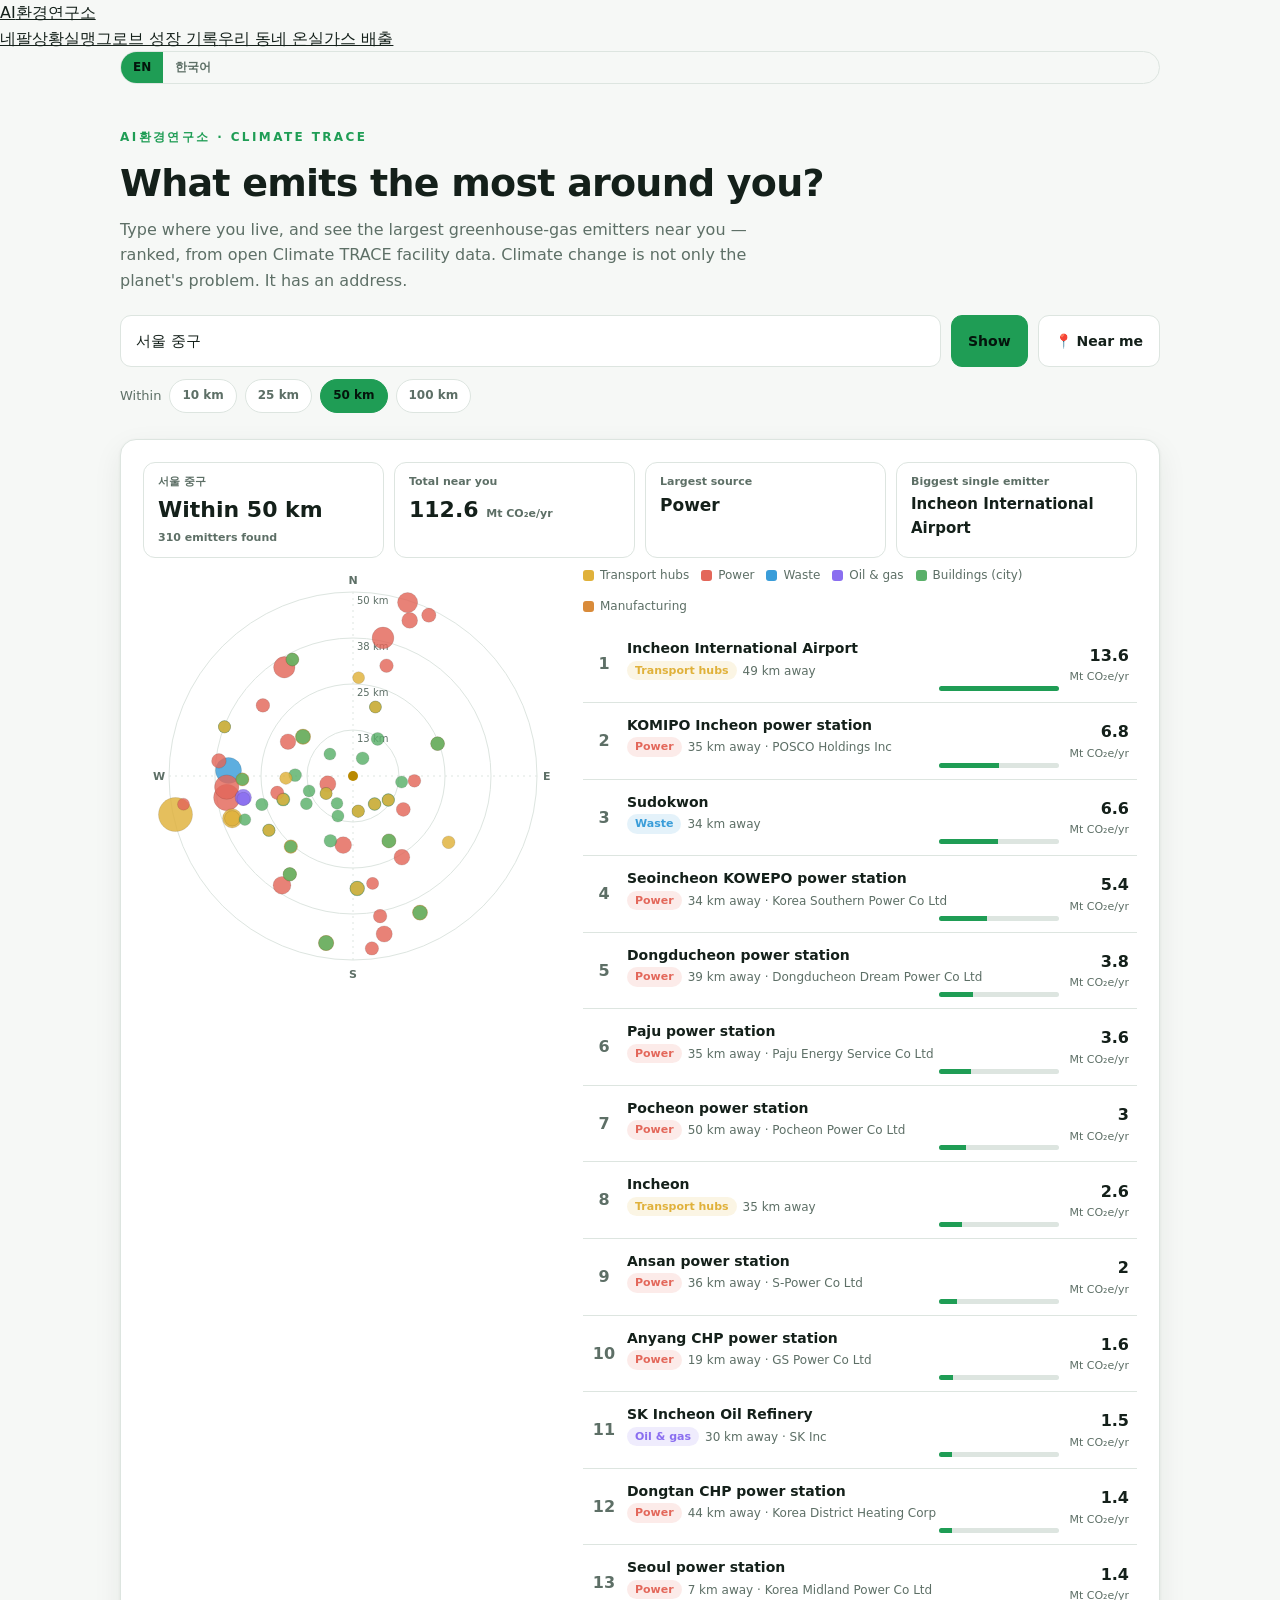
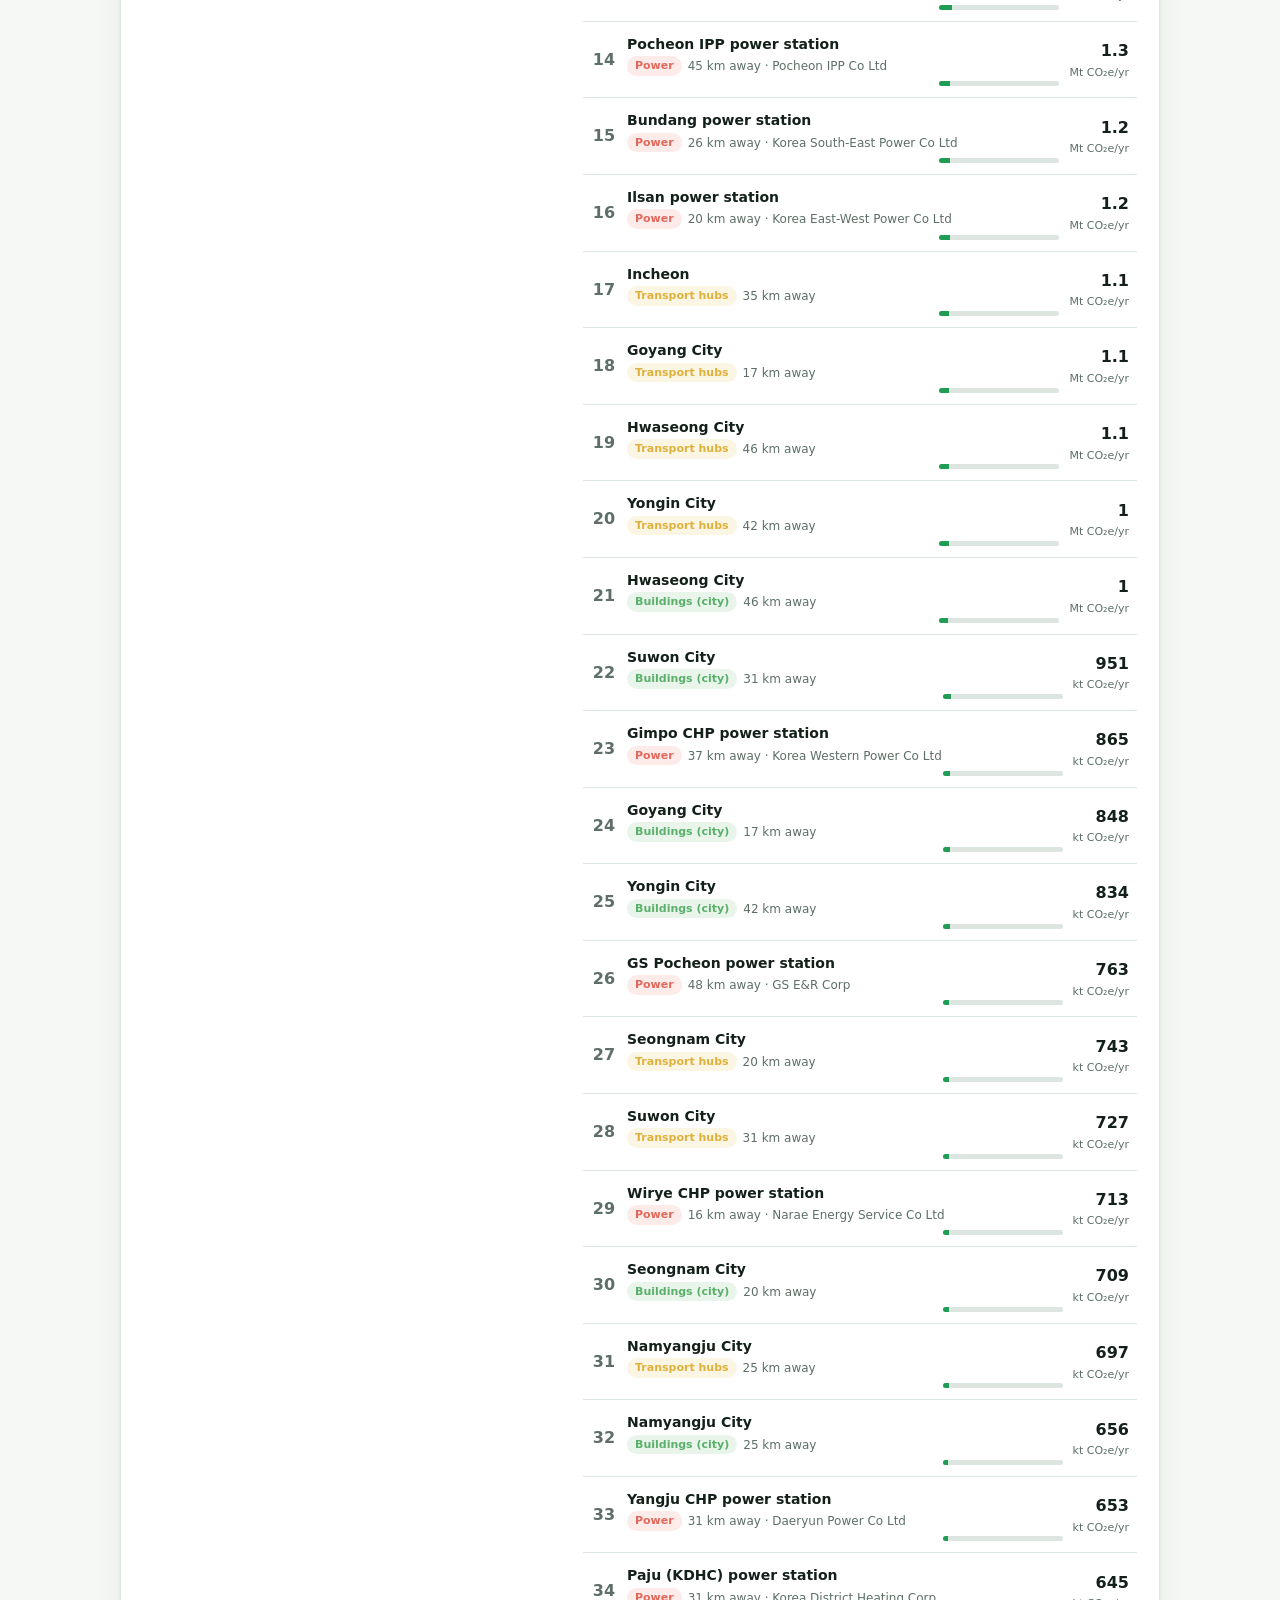
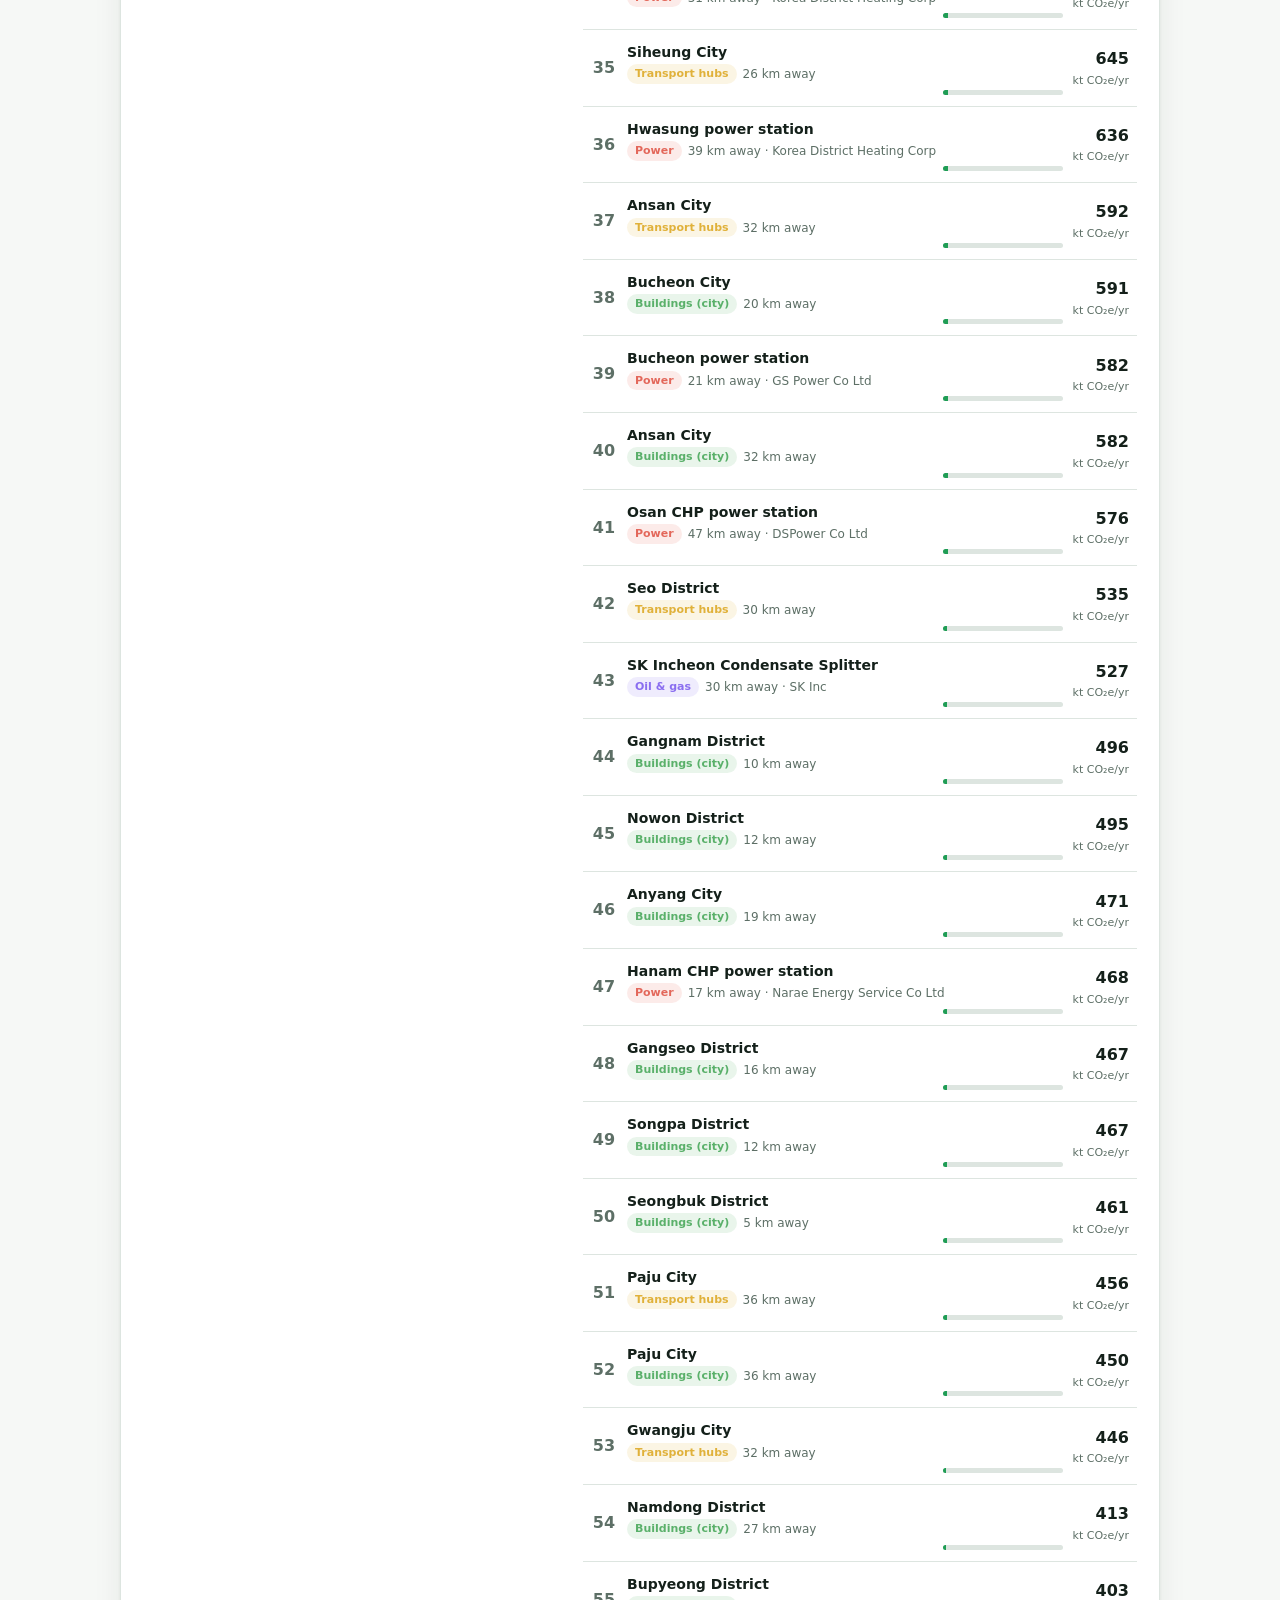
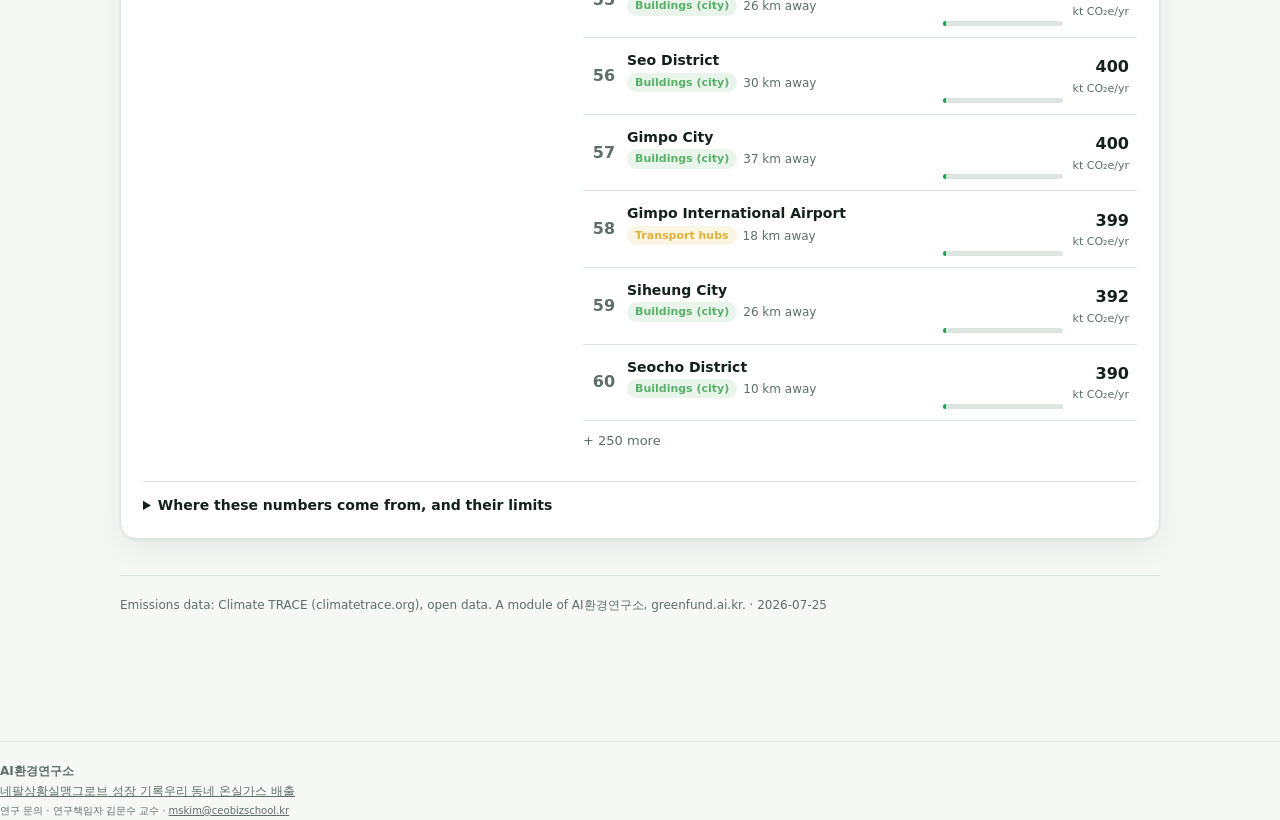
==== commit 4c01edde: "Rename public site branding to AI환경연구소" ====
--- a/greenproof/web/emissions/index.html
+++ b/greenproof/web/emissions/index.html
@@ -3,12 +3,12 @@
 <head>
 <meta charset="utf-8">
 <meta name="viewport" content="width=device-width, initial-scale=1, viewport-fit=cover">
-<title>우리 동네 온실가스 배출 · GREEN PROOF AI환경연구소</title>
-<meta name="description" content="시·군·구 이름을 입력하면 내 주변에서 온실가스를 가장 많이 배출하는 시설이 순위로 나옵니다. 전국 1,204개 시설, 공개 Climate TRACE 데이터. 환경재단이 운영하는 AI환경연구소 GREEN PROOF.">
+<title>우리 동네 온실가스 배출 · AI환경연구소</title>
+<meta name="description" content="시·군·구 이름을 입력하면 내 주변에서 온실가스를 가장 많이 배출하는 시설이 순위로 나옵니다. 전국 1,204개 시설, 공개 Climate TRACE 데이터. 환경재단이 운영하는 AI환경연구소.">
 <link rel="canonical" href="https://greenfund.ai.kr/emissions/">
 <meta name="theme-color" content="#0d1411">
 <meta property="og:type" content="website">
-<meta property="og:site_name" content="GREEN PROOF · 환경재단이 운영하는 AI환경연구소">
+<meta property="og:site_name" content="AI환경연구소">
 <meta property="og:locale" content="ko_KR">
 <meta property="og:locale:alternate" content="en_US">
 <meta property="og:url" content="https://greenfund.ai.kr/emissions/">
@@ -118,15 +118,15 @@
 footer{border-top:1px solid var(--line);margin-top:36px;padding-top:20px;font-size:12px;color:var(--muted)}
 </style>
 <link rel="stylesheet" href="/lab.css?v=3">
-<link rel="stylesheet" href="/site-header.css?v=2">
+<link rel="stylesheet" href="/site-header.css?v=3">
 </head>
 <body>
-<header class="gp-site-header" lang="ko"><div class="gp-header-inner"><a class="gp-brand" href="/">GREEN <span>PROOF</span></a><nav class="gp-main-nav" aria-label="주 메뉴"><a href="/nepal/">네팔상황실</a><a href="/mangrove/#app">맹그로브 성장 기록</a><a href="/emissions/" aria-current="page">우리 동네 온실가스 배출</a></nav></div></header>
+<header class="gp-site-header" lang="ko"><div class="gp-header-inner"><a class="gp-brand" href="/"><span>AI</span>환경연구소</a><nav class="gp-main-nav" aria-label="주 메뉴"><a href="/nepal/">네팔상황실</a><a href="/mangrove/#app">맹그로브 성장 기록</a><a href="/emissions/" aria-current="page">우리 동네 온실가스 배출</a></nav></div></header>
 
 <div class="wrap">
   <div class="gp-page-tools"><div class="lang2" id="lang2"><button data-l="en">EN</button><button data-l="ko">한국어</button></div></div>
   <section class="intro">
-    <div class="eyebrow">GREEN PROOF · CLIMATE TRACE</div>
+    <div class="eyebrow">AI환경연구소 · CLIMATE TRACE</div>
     <h1 id="h1"></h1>
     <p class="lede" id="lede"></p>
     <div class="finder">
@@ -145,7 +145,7 @@
   <div id="result"></div>
 </div>
 
-<footer class="lab-footer"><div><strong>GREEN PROOF</strong></div><nav aria-label="연구 메뉴"><a href="/nepal/">네팔상황실</a><a href="/mangrove/#app">맹그로브 성장 기록</a><a href="/emissions/">우리 동네 온실가스 배출</a></nav><small class="research-contact">연구 문의 · 연구책임자 김문수 교수 · <a href="mailto:mskim@ceobizschool.kr">mskim@ceobizschool.kr</a></small></footer>
+<footer class="lab-footer"><div><strong>AI환경연구소</strong></div><nav aria-label="연구 메뉴"><a href="/nepal/">네팔상황실</a><a href="/mangrove/#app">맹그로브 성장 기록</a><a href="/emissions/">우리 동네 온실가스 배출</a></nav><small class="research-contact">연구 문의 · 연구책임자 김문수 교수 · <a href="mailto:mskim@ceobizschool.kr">mskim@ceobizschool.kr</a></small></footer>
 <script>
 const CFG = { file: "data/emissions_kr.json" };
 
@@ -171,7 +171,7 @@
     mExc: "Farms and forests are left out on purpose: they arrive as diffuse grid cells, not facilities, and would bury the map.",
     mNo: "This is information, not an accusation. A facility appearing here is not doing anything illegal; many are essential industry, and some are cutting emissions year on year.",
     compass: { N: "N", E: "E", S: "S", W: "W" },
-    foot: "Emissions data: Climate TRACE (climatetrace.org), open data. A module of GREEN PROOF, greenfund.ai.kr.",
+    foot: "Emissions data: Climate TRACE (climatetrace.org), open data. A module of AI환경연구소, greenfund.ai.kr.",
   },
   ko: {
     brandsub: "환경재단이 운영하는 AI환경연구소",
@@ -194,7 +194,7 @@
     mExc: "농지·산림은 의도적으로 제외했습니다. 시설이 아니라 분산된 격자 셀로 제공돼 지도를 뒤덮기 때문입니다.",
     mNo: "이것은 정보이지 고발이 아닙니다. 여기 나온 시설이 불법을 저지르는 것이 아니며, 다수는 필수 산업이고 일부는 해마다 배출을 줄이고 있습니다.",
     compass: { N: "북", E: "동", S: "남", W: "서" },
-    foot: "배출 데이터: Climate TRACE (climatetrace.org), 공개 데이터. GREEN PROOF의 한 모듈, greenfund.ai.kr.",
+    foot: "배출 데이터: Climate TRACE (climatetrace.org), 공개 데이터. AI환경연구소의 한 모듈, greenfund.ai.kr.",
   },
 };
 // sector colour
